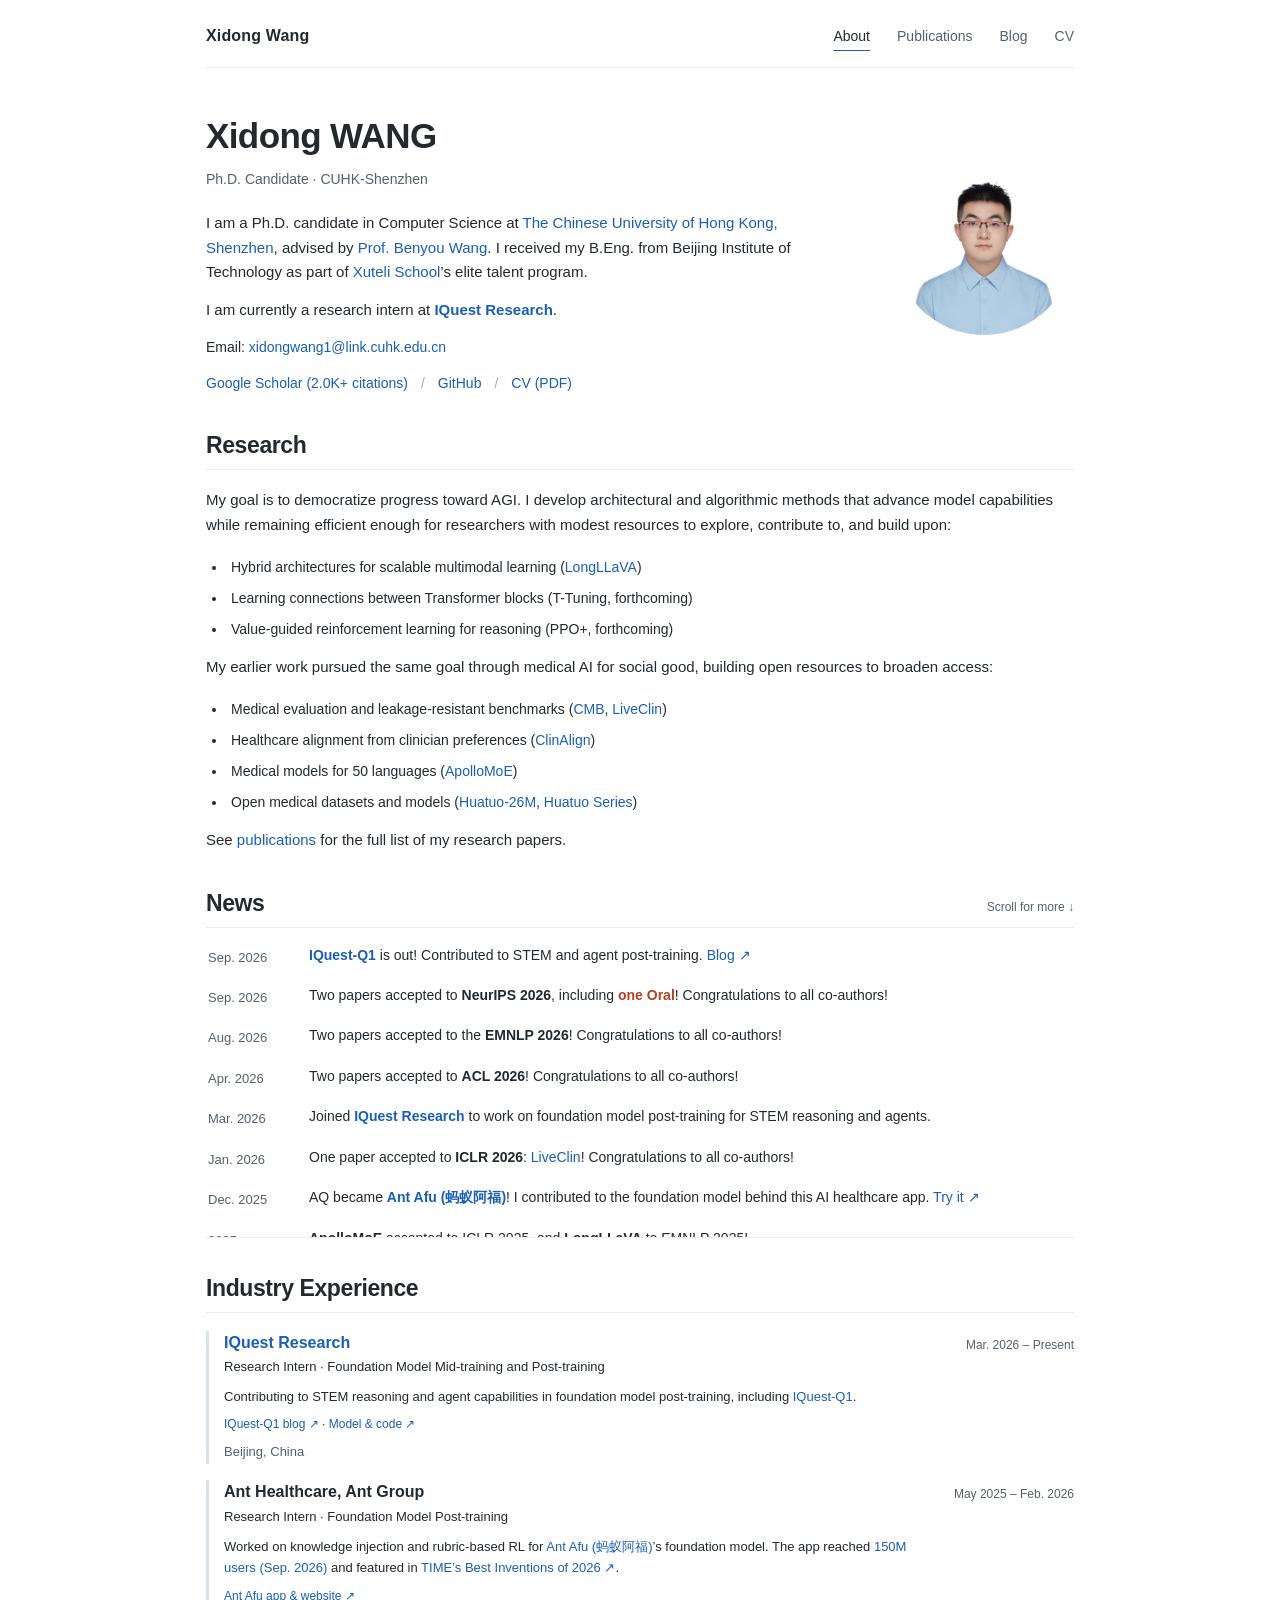
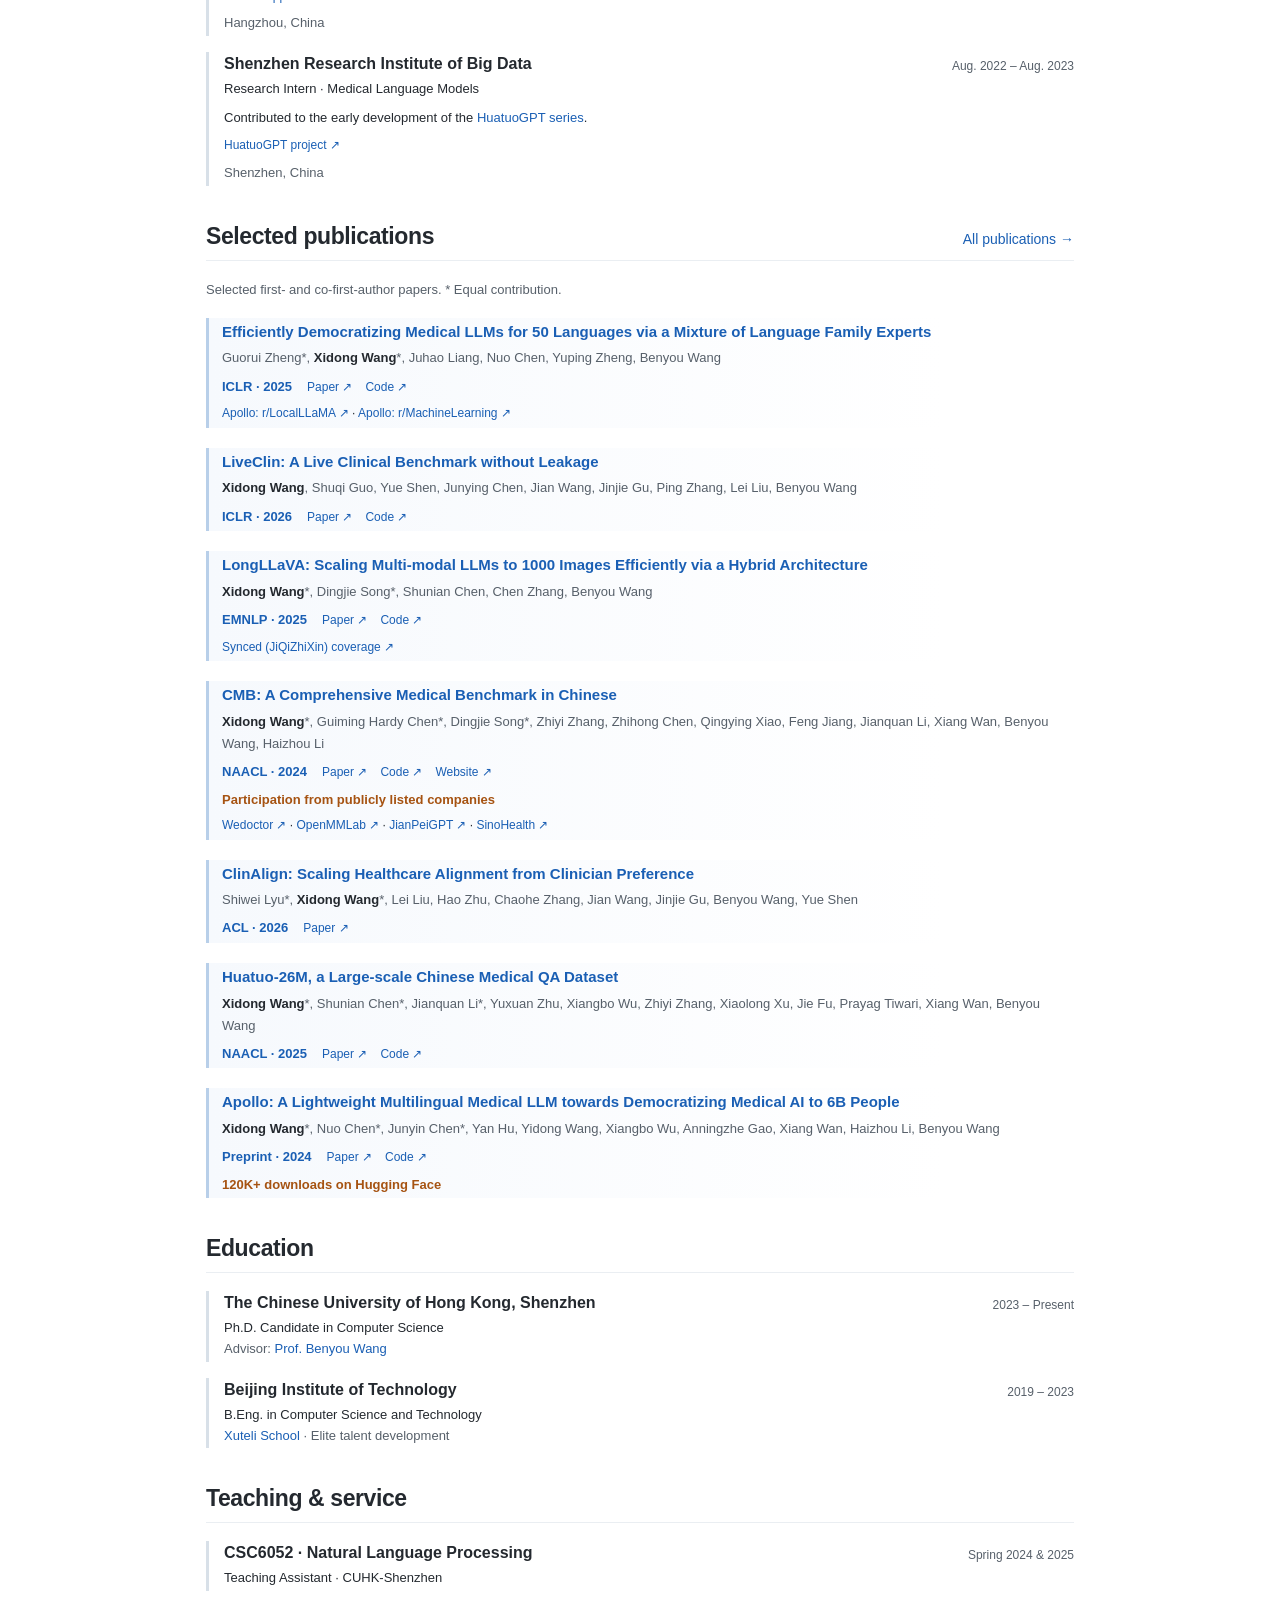
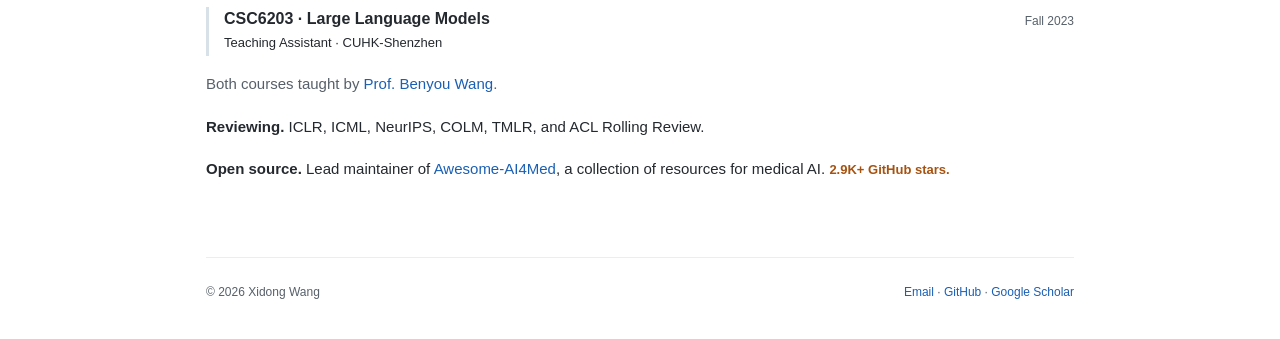
==== index.html @ c307676e "Shorten Ant Afu experience description" ====
<!doctype html>
<html lang="en"><head><meta charset="utf-8"><meta name="viewport" content="width=device-width, initial-scale=1">
<title>Xidong Wang</title><meta name="description" content="Xidong Wang — Ph.D. candidate at CUHK-Shenzhen. Democratizing progress toward AGI through stronger model architectures, training algorithms, and accessible medical AI.">
<link rel="canonical" href="https://wangxidong06.github.io/"><meta property="og:title" content="About | Xidong Wang"><meta property="og:description" content="Xidong Wang — Ph.D. candidate at CUHK-Shenzhen. Democratizing progress toward AGI through stronger model architectures, training algorithms, and accessible medical AI."><meta property="og:type" content="website"><meta property="og:image" content="https://wangxidong06.github.io/assets/portrait.png"><meta property="og:url" content="https://wangxidong06.github.io/"><link rel="stylesheet" href="assets/style.css"><script src="assets/site.js" defer></script><link rel="icon" href="assets/favicon.svg?v=2" type="image/svg+xml"><link rel="alternate" type="application/atom+xml" title="Xidong Wang — Blog" href="blog/feed.xml"></head>
<body><a class="skip" href="#main">Skip to content</a><div class="shell"><header class="topbar"><a class="brand" href="index.html">Xidong Wang</a><nav aria-label="Main navigation"><a href="index.html" aria-current="page">About</a><a href="publications/">Publications</a><a href="blog/">Blog</a><a href="assets/Xidong_Wang_CV.pdf">CV</a></nav></header>
<main id="main"><section class="profile" aria-label="Profile"><div><h1>Xidong WANG</h1><p class="role">Ph.D. Candidate · CUHK-Shenzhen</p><p>I am a Ph.D. candidate in Computer Science at <a href="https://www.cuhk.edu.cn/en">The Chinese University of Hong Kong, Shenzhen</a>, advised by <a href="https://freedomintelligence.github.io/people/benyou-wang/?lang=en">Prof. Benyou Wang</a>. I received my B.Eng. from Beijing Institute of Technology as part of <a href="https://xuteli.bit.edu.cn/">Xuteli School</a>’s elite talent program.</p><p>I am currently a research intern at <strong><a href="https://iquestlab.com/">IQuest Research</a></strong>.</p><p class="contact">Email: <a href="mailto:xidongwang1@link.cuhk.edu.cn">xidongwang1@link.cuhk.edu.cn</a></p><div class="social"><a href="https://scholar.google.com/citations?user=WJeSzQMAAAAJ&amp;hl=en">Google Scholar (2.0K+ citations)</a><span>/</span><a href="https://github.com/wangxidong06">GitHub</a><span>/</span><a href="assets/Xidong_Wang_CV.pdf">CV (PDF)</a></div></div><img class="portrait" src="assets/portrait.png" width="180" height="180" alt="Portrait of Xidong Wang"></section>
<section><h2>Research</h2>
<p>My goal is to democratize progress toward AGI. I develop architectural and algorithmic methods that advance model capabilities while remaining efficient enough for researchers with modest resources to explore, contribute to, and build upon:</p>
<ul class="research-list">
<li>Hybrid architectures for scalable multimodal learning (<a href="https://arxiv.org/abs/2409.02889">LongLLaVA</a>)</li>
<li>Learning connections between Transformer blocks (T-Tuning, forthcoming)</li>
<li>Value-guided reinforcement learning for reasoning (PPO+, forthcoming)</li>
</ul>
<p>My earlier work pursued the same goal through medical AI for social good, building open resources to broaden access:</p>
<ul class="research-list">
<li>Medical evaluation and leakage-resistant benchmarks (<a href="https://aclanthology.org/2024.naacl-long.343/">CMB</a>, <a href="https://arxiv.org/abs/2602.16747">LiveClin</a>)</li>
<li>Healthcare alignment from clinician preferences (<a href="https://arxiv.org/abs/2602.09653">ClinAlign</a>)</li>
<li>Medical models for 50 languages (<a href="https://arxiv.org/abs/2410.10626">ApolloMoE</a>)</li>
<li>Open medical datasets and models (<a href="https://aclanthology.org/2025.findings-naacl.211/">Huatuo-26M</a>, <a href="https://github.com/FreedomIntelligence/HuatuoGPT">Huatuo Series</a>)</li>
</ul>
<p>See <a href="publications/">publications</a> for the full list of my research papers.</p>
</section>
<section aria-labelledby="news-heading"><div class="section-heading news-heading"><h2 id="news-heading">News</h2><span class="scroll-hint" id="news-scroll-hint">Scroll for more ↓</span></div><div class="news-scroll" tabindex="0" role="region" aria-labelledby="news-heading" aria-describedby="news-scroll-hint"><ul class="news">
<li><time>Sep. 2026</time><span><a href="https://iquestlab.github.io/"><strong>IQuest-Q1</strong></a> is out! Contributed to STEM and agent post-training. <a href="https://iquestlab.github.io/">Blog ↗</a></span></li>
<li><time>Sep. 2026</time><span>Two papers accepted to <strong>NeurIPS 2026</strong>, including <strong class="news-highlight">one Oral</strong>! Congratulations to all co-authors!</span></li>
<li><time>Aug. 2026</time><span>Two papers accepted to the <strong>EMNLP 2026</strong>! Congratulations to all co-authors!</span></li>
<li><time>Apr. 2026</time><span>Two papers accepted to <strong>ACL 2026</strong>! Congratulations to all co-authors!</span></li>
<li><time>Mar. 2026</time><span>Joined <strong><a href="https://iquestlab.com/">IQuest Research</a></strong> to work on foundation model post-training for STEM reasoning and agents.</span></li>
<li><time>Jan. 2026</time><span>One paper accepted to <strong>ICLR 2026</strong>: <a href="https://arxiv.org/abs/2602.16747">LiveClin</a>! Congratulations to all co-authors!</span></li>
<li><time>Dec. 2025</time><span>AQ became <a href="https://chat.antafu.com/"><strong>Ant Afu (蚂蚁阿福)</strong></a>! I contributed to the foundation model behind this AI healthcare app. <a href="https://chat.antafu.com/">Try it ↗</a></span></li>
<li><time>2025</time><span><strong>ApolloMoE</strong> accepted to ICLR 2025, and <strong>LongLLaVA</strong> to EMNLP 2025!</span></li>
</ul></div></section>
<section><h2>Industry Experience</h2><div class="entry"><div><h3><a href="https://iquestlab.com/">IQuest Research</a></h3><p>Research Intern · Foundation Model Mid-training and Post-training</p><p class="experience-detail">Contributing to STEM reasoning and agent capabilities in foundation model post-training, including <a href="https://iquestlab.github.io/">IQuest-Q1</a>.</p><p class="entry-links"><a href="https://iquestlab.github.io/">IQuest-Q1 blog ↗</a> · <a href="https://github.com/IQuestLab/IQuest-Q1">Model &amp; code ↗</a></p><p class="muted">Beijing, China</p></div><time>Mar. 2026 – Present</time></div>
<div class="entry"><div><h3>Ant Healthcare, Ant Group</h3><p>Research Intern · Foundation Model Post-training</p><p class="experience-detail">Worked on knowledge injection and rubric-based RL for <a href="https://chat.antafu.com/">Ant Afu (蚂蚁阿福)</a>’s foundation model. The app reached <a href="https://www.yicai.com/brief/103359494.html">150M users (Sep. 2026)</a> and featured in <a href="https://time.com/collection/best-inventions/2026/ant-group-aq/">TIME’s Best Inventions of 2026 ↗</a>.</p><p class="entry-links"><a href="https://chat.antafu.com/">Ant Afu app &amp; website ↗</a></p><p class="muted">Hangzhou, China</p></div><time>May 2025 – Feb. 2026</time></div>
<div class="entry"><div><h3>Shenzhen Research Institute of Big Data</h3><p>Research Intern · Medical Language Models</p><p class="experience-detail">Contributed to the early development of the <a href="https://github.com/FreedomIntelligence/HuatuoGPT">HuatuoGPT series</a>.</p><p class="entry-links"><a href="https://github.com/FreedomIntelligence/HuatuoGPT">HuatuoGPT project ↗</a></p><p class="muted">Shenzhen, China</p></div><time>Aug. 2022 – Aug. 2023</time></div></section>
<section><div class="section-heading"><h2>Selected publications</h2><a href="publications/">All publications →</a></div><p class="meta">Selected first- and co-first-author papers. * Equal contribution.</p><article class="paper leading" data-category="Medical AI"><h3><a href="https://arxiv.org/abs/2410.10626">Efficiently Democratizing Medical LLMs for 50 Languages via a Mixture of Language Family Experts</a></h3><p class="authors">Guorui Zheng*, <strong>Xidong Wang</strong>*, Juhao Liang, Nuo Chen, Yuping Zheng, Benyou Wang</p><span class="venue">ICLR · 2025</span><span class="paper-links"><a href="https://arxiv.org/abs/2410.10626">Paper ↗</a><a href="https://github.com/FreedomIntelligence/ApolloMoE">Code ↗</a></span><p class="coverage-links"><a href="https://www.reddit.com/r/LocalLLaMA/comments/1b8mrzn/apollo_lightweight_multilingual_medical_llms/">Apollo: r/LocalLLaMA ↗</a> · <a href="https://www.reddit.com/r/MachineLearning/comments/1b8mml6/d_apollo_lightweight_multilingual_medical_llms/">Apollo: r/MachineLearning ↗</a></p></article><article class="paper leading" data-category="Medical AI"><h3><a href="https://arxiv.org/abs/2602.16747">LiveClin: A Live Clinical Benchmark without Leakage</a></h3><p class="authors"><strong>Xidong Wang</strong>, Shuqi Guo, Yue Shen, Junying Chen, Jian Wang, Jinjie Gu, Ping Zhang, Lei Liu, Benyou Wang</p><span class="venue">ICLR · 2026</span><span class="paper-links"><a href="https://arxiv.org/abs/2602.16747">Paper ↗</a><a href="https://github.com/AQ-MedAI/LiveClin">Code ↗</a></span></article><article class="paper leading" data-category="Multimodal"><h3><a href="https://arxiv.org/abs/2409.02889">LongLLaVA: Scaling Multi-modal LLMs to 1000 Images Efficiently via a Hybrid Architecture</a></h3><p class="authors"><strong>Xidong Wang</strong>*, Dingjie Song*, Shunian Chen, Chen Zhang, Benyou Wang</p><span class="venue">EMNLP · 2025</span><span class="paper-links"><a href="https://arxiv.org/abs/2409.02889">Paper ↗</a><a href="https://github.com/FreedomIntelligence/LongLLaVA">Code ↗</a></span><p class="coverage-links"><a href="https://mp.weixin.qq.com/s/ipfx6qaxeQlkILEVACabvA">Synced (JiQiZhiXin) coverage ↗</a></p></article><article class="paper leading" data-category="Medical AI"><h3><a href="https://aclanthology.org/2024.naacl-long.343/">CMB: A Comprehensive Medical Benchmark in Chinese</a></h3><p class="authors"><strong>Xidong Wang</strong>*, Guiming Hardy Chen*, Dingjie Song*, Zhiyi Zhang, Zhihong Chen, Qingying Xiao, Feng Jiang, Jianquan Li, Xiang Wan, Benyou Wang, Haizhou Li</p><span class="venue">NAACL · 2024</span><span class="paper-links"><a href="https://aclanthology.org/2024.naacl-long.343/">Paper ↗</a><a href="https://github.com/FreedomIntelligence/CMB">Code ↗</a><a href="https://cmedbenchmark.llmzoo.com/static/leaderboard.html">Website ↗</a></span><p class="paper-highlight">Participation from publicly listed companies</p><p class="coverage-links"><a href="https://mp.weixin.qq.com/s/vgzq053TGwmIvIgAOy3CUg">Wedoctor ↗</a> · <a href="https://mp.weixin.qq.com/s/jrCYs9AiqzLL9GBCDZT4Pg">OpenMMLab ↗</a> · <a href="https://mp.weixin.qq.com/s/cPvF8FxBwYkvJfVEagf0Jg">JianPeiGPT ↗</a> · <a href="https://mp.weixin.qq.com/s/f8ALRPyHkzkscGmqcE5G9Q">SinoHealth ↗</a></p></article><article class="paper leading" data-category="Medical AI"><h3><a href="https://arxiv.org/abs/2602.09653">ClinAlign: Scaling Healthcare Alignment from Clinician Preference</a></h3><p class="authors">Shiwei Lyu*, <strong>Xidong Wang</strong>*, Lei Liu, Hao Zhu, Chaohe Zhang, Jian Wang, Jinjie Gu, Benyou Wang, Yue Shen</p><span class="venue">ACL · 2026</span><span class="paper-links"><a href="https://arxiv.org/abs/2602.09653">Paper ↗</a></span></article><article class="paper leading" data-category="Medical AI"><h3><a href="https://aclanthology.org/2025.findings-naacl.211/">Huatuo-26M, a Large-scale Chinese Medical QA Dataset</a></h3><p class="authors"><strong>Xidong Wang</strong>*, Shunian Chen*, Jianquan Li*, Yuxuan Zhu, Xiangbo Wu, Zhiyi Zhang, Xiaolong Xu, Jie Fu, Prayag Tiwari, Xiang Wan, Benyou Wang</p><span class="venue">NAACL · 2025</span><span class="paper-links"><a href="https://aclanthology.org/2025.findings-naacl.211/">Paper ↗</a><a href="https://github.com/FreedomIntelligence/Huatuo-26M">Code ↗</a></span></article><article class="paper leading" data-category="Medical AI"><h3><a href="https://arxiv.org/abs/2403.03640">Apollo: A Lightweight Multilingual Medical LLM towards Democratizing Medical AI to 6B People</a></h3><p class="authors"><strong>Xidong Wang</strong>*, Nuo Chen*, Junyin Chen*, Yan Hu, Yidong Wang, Xiangbo Wu, Anningzhe Gao, Xiang Wan, Haizhou Li, Benyou Wang</p><span class="venue">Preprint · 2024</span><span class="paper-links"><a href="https://arxiv.org/abs/2403.03640">Paper ↗</a><a href="https://github.com/FreedomIntelligence/Apollo">Code ↗</a></span><p class="paper-highlight">120K+ downloads on Hugging Face</p></article></section>
<section><h2>Education</h2><div class="entry"><div><h3>The Chinese University of Hong Kong, Shenzhen</h3><p>Ph.D. Candidate in Computer Science</p><p class="muted">Advisor: <a href="https://freedomintelligence.github.io/people/benyou-wang/?lang=en">Prof. Benyou Wang</a></p></div><time>2023 – Present</time></div><div class="entry"><div><h3>Beijing Institute of Technology</h3><p>B.Eng. in Computer Science and Technology</p><p class="muted"><a href="https://xuteli.bit.edu.cn/">Xuteli School</a> · Elite talent development</p></div><time>2019 – 2023</time></div></section>
<section><h2>Teaching &amp; service</h2><div class="entry"><div><h3>CSC6052 · Natural Language Processing</h3><p>Teaching Assistant · CUHK-Shenzhen</p></div><time>Spring 2024 &amp; 2025</time></div><div class="entry"><div><h3>CSC6203 · Large Language Models</h3><p>Teaching Assistant · CUHK-Shenzhen</p></div><time>Fall 2023</time></div><p class="muted">Both courses taught by <a href="https://freedomintelligence.github.io/people/benyou-wang/?lang=en">Prof. Benyou Wang</a>.</p><p><strong>Reviewing.</strong> ICLR, ICML, NeurIPS, COLM, TMLR, and ACL Rolling Review.</p><p><strong>Open source.</strong> Lead maintainer of <a href="https://github.com/FreedomIntelligence/Awesome-AI4Med">Awesome-AI4Med</a>, a collection of resources for medical AI. <strong class="paper-highlight">2.9K+ GitHub stars.</strong></p></section></main><footer><span>© 2026 Xidong Wang</span><span><a href="mailto:xidongwang1@link.cuhk.edu.cn">Email</a> · <a href="https://github.com/wangxidong06">GitHub</a> · <a href="https://scholar.google.com/citations?user=WJeSzQMAAAAJ&amp;hl=en">Google Scholar</a></span></footer></div></body></html>
---- assets/style.css ----
:root{--ink:#252b32;--muted:#65707b;--blue:#285d8f;--line:#e1e6ea;--paper:#fff;--soft:#f5f7f9}*{box-sizing:border-box}html{scroll-behavior:smooth}body{margin:0;background:var(--paper);color:var(--ink);font:16px/1.75 -apple-system,BlinkMacSystemFont,"Segoe UI",Arial,sans-serif}a{color:var(--blue);text-decoration:none;text-underline-offset:4px}a:hover{text-decoration:underline}a:focus-visible,summary:focus-visible{outline:2px solid var(--blue);outline-offset:5px}p{margin:0 0 18px}strong{font-weight:600}.shell{max-width:900px;margin:auto;padding:0 36px}.topbar{display:flex;justify-content:space-between;align-items:center;padding:29px 0 23px;border-bottom:1px solid var(--line);gap:22px}.brand{color:var(--ink);font-size:16px;font-weight:600;letter-spacing:.01em}nav{display:flex;gap:27px;font-size:14px}nav a{color:var(--muted)}nav a[aria-current=page]{color:var(--ink);text-decoration:underline;text-decoration-color:var(--blue);text-underline-offset:9px}main{padding-top:54px;min-height:70vh}.profile{display:grid;grid-template-columns:1fr 160px;gap:48px;align-items:center;margin-bottom:38px}h1,h2,h3{line-height:1.3;font-weight:600}h1{font-size:38px;letter-spacing:-1.2px;margin:0 0 15px}h2{font-size:24px;letter-spacing:-.4px;margin:44px 0 21px}h3{font-size:18px;margin:0 0 8px}.role{font-size:17px;margin-bottom:3px}.muted,.meta{color:var(--muted)}.portrait{width:160px;height:160px;object-fit:cover;border-radius:4px}.social{display:flex;gap:18px;flex-wrap:wrap;font-size:14px;margin-top:16px}.intro{max-width:760px}.research-list{padding-left:21px}.research-list li{padding-left:4px;margin-bottom:12px}.section-heading{display:flex;align-items:baseline;justify-content:space-between;gap:15px}.section-heading a{font-size:14px}.news{list-style:none;padding:0}.news li{display:grid;grid-template-columns:86px 1fr;gap:15px;margin:12px 0}.news time{font-size:13px;color:var(--muted);padding-top:3px}.paper{padding:21px 0;border-bottom:1px solid var(--line)}.paper:first-child{padding-top:0}.paper h3{font-size:17px;line-height:1.5}.paper h3 a{color:var(--ink)}.authors{font-size:14px;line-height:1.7;margin:5px 0;color:var(--muted)}.authors strong{color:var(--ink)}.venue{font-size:13px;color:var(--blue)}.paper-links{font-size:13px;margin-left:15px;display:inline-flex;gap:13px}.entry{display:grid;grid-template-columns:1fr auto;gap:20px;padding:15px 0}.entry p{margin:0;font-size:14px}.entry time{font-size:13px;color:var(--muted);white-space:nowrap;padding-top:3px}.eyebrow{text-transform:uppercase;letter-spacing:1.8px;color:var(--muted);font-size:11px;margin-bottom:13px}.page-intro{max-width:650px;color:var(--muted);margin-bottom:36px}.post-card{padding:26px 0;border-top:1px solid var(--line)}.post-card h2{font-size:23px;margin:8px 0 12px}.post-card p{margin-bottom:10px}.post-card .meta,.post-meta{font-size:13px}.article{max-width:730px}.article h1{font-size:36px}.article .post-meta{margin:20px 0 35px;color:var(--muted)}.article h2{font-size:25px}.article img{max-width:100%;height:auto}.article pre{overflow:auto;background:var(--soft);padding:18px;font-size:13px}.article blockquote{margin:24px 0;padding-left:20px;border-left:3px solid var(--line);color:var(--muted)}.article table{border-collapse:collapse;display:block;overflow:auto}.article td,.article th{border:1px solid var(--line);padding:8px 12px}.back{font-size:14px;display:inline-block;margin-bottom:27px}footer{margin-top:75px;padding:25px 0 36px;border-top:1px solid var(--line);color:var(--muted);font-size:12px;display:flex;justify-content:space-between;gap:20px}.skip{position:absolute;left:12px;top:-80px;background:white;padding:8px}.skip:focus{top:8px}.print-link{font-size:14px}.cv h2{margin-top:32px}.cv .paper{padding:12px 0}::selection{background:#dae9f5}@media(max-width:600px){.shell{padding:0 22px}.topbar{align-items:flex-start;padding-top:22px;gap:15px}nav{gap:16px;font-size:13px}.brand{font-size:14px}main{padding-top:35px}.profile{grid-template-columns:1fr 100px;gap:20px;margin-bottom:28px}.portrait{width:100px;height:115px}h1{font-size:31px}.role{font-size:15px}.profile .muted{font-size:13px}.social{gap:13px;font-size:13px}.entry{grid-template-columns:1fr;gap:2px}.entry time{grid-row:1}.news li{grid-template-columns:70px 1fr;gap:8px}h2{font-size:22px}.article h1{font-size:30px}footer{flex-direction:column;gap:5px}.paper-links{display:flex;margin:5px 0 0}.section-heading{align-items:center}.section-heading h2{margin-right:10px}}@media(prefers-reduced-motion:reduce){html{scroll-behavior:auto}}@media print{.topbar,.skip,footer,.print-link,.back{display:none}main{padding:0}.shell{max-width:none;padding:0}body{font-size:11px;line-height:1.5}h1{font-size:25px}h2{font-size:18px;margin:20px 0 10px}.paper,.entry{break-inside:avoid}.portrait{width:100px;height:100px}a{color:inherit}.paper h3{font-size:12px}.authors,.venue,.entry p,.entry time{font-size:10px}}
/* Compact academic layout, inspired by the supplied research homepages. */
:root{--ink:#24292f;--muted:#57606a;--blue:#1a5fb4;--line:#eaeef2}body{line-height:1.65;font-size:15px}.shell{max-width:940px;padding:0 36px}.topbar{padding:23px 0 18px}main{padding-top:45px}.profile{grid-template-columns:minmax(0,1fr) 180px;gap:42px;align-items:start;margin-bottom:24px}.profile h1{font-size:35px;margin-bottom:9px;letter-spacing:-.6px}.profile p{margin-bottom:13px}.profile .role{font-size:14px;color:var(--muted);margin-bottom:20px}.portrait{width:180px;height:180px;border-radius:50%;object-fit:cover;margin-top:42px}.contact{font-size:14px;overflow-wrap:anywhere}.social{gap:13px;margin-top:5px}.social span{color:#a6adb4}h2{font-size:23px;border-bottom:1px solid var(--line);padding-bottom:8px;margin:36px 0 18px}.section-heading{align-items:baseline;border-bottom:1px solid var(--line);margin:36px 0 18px}.section-heading h2{margin:0;border:0}.paper{border:0;border-left:3px solid var(--line);padding:3px 13px;margin:0 0 20px}.paper:first-child{padding-top:3px}.paper.leading{border-left-color:#b8cfe9;background:linear-gradient(90deg,#f6f9fd,white 85%)}.paper h3{font-size:15px;line-height:1.5;margin:0}.paper h3 a{color:var(--blue)}.authors{font-size:13px;margin:4px 0}.venue{font-size:13px;font-weight:600}.paper-links{font-size:12px}.entry{margin:16px 0;padding:2px 0 2px 15px;border-left:3px solid #d8e0e8}.entry h3{font-size:16px;margin-bottom:3px}.entry p{font-size:13px}.entry time{font-size:12px}.research-list{font-size:14px}.research-list li{margin-bottom:8px}.news li{font-size:14px}.meta{font-size:13px}.filters{display:flex;gap:8px;flex-wrap:wrap;margin:22px 0}.filters button{background:white;border:1px solid #d5dee8;color:var(--muted);padding:5px 13px;border-radius:20px;font:inherit;font-size:13px;cursor:pointer}.filters button[aria-pressed=true]{background:#eaf2fb;border-color:#a5c2e4;color:var(--blue)}.filters button:focus-visible{outline:2px solid var(--blue);outline-offset:3px}.filter-status{color:var(--muted);font-size:13px}.pub-year h2{font-size:18px;color:var(--muted)}[hidden]{display:none!important}@media(max-width:600px){.shell{padding:0 22px}main{padding-top:30px}.profile{display:flex;flex-direction:column-reverse;gap:18px}.portrait{width:125px;height:125px;margin:0}.profile h1{font-size:31px}.profile .role{margin-bottom:15px}.topbar{gap:12px}.topbar nav{gap:14px}.paper-links{display:inline-flex;margin-left:12px}.section-heading a{font-size:12px}.section-heading h2{font-size:21px}.entry{gap:3px}.entry time{grid-row:auto}}

.paper-highlight{color:#a65312;font-weight:600;font-size:13px;margin:5px 0 0}

.entry .experience-detail{margin:8px 0;line-height:1.65}.entry .entry-links{margin:6px 0;font-size:12px}.news-highlight{color:#b34224}.news li{margin-bottom:16px}

/* News stays compact while every update remains accessible. */
.news-heading{margin-bottom:10px}.scroll-hint{font-size:12px;color:var(--muted);white-space:nowrap}.news-scroll{max-height:300px;overflow-y:auto;scrollbar-gutter:stable;scrollbar-width:thin;scrollbar-color:#a8b8c9 #f3f6f9;padding:0 14px 0 2px;border-bottom:1px solid var(--line)}.news-scroll:focus-visible{outline:2px solid var(--blue);outline-offset:5px;border-radius:2px}.news-scroll .news{margin:0}.news-scroll .news li:first-child{margin-top:6px}.news-scroll::-webkit-scrollbar{width:6px}.news-scroll::-webkit-scrollbar-track{background:#f3f6f9}.news-scroll::-webkit-scrollbar-thumb{background:#a8b8c9;border-radius:6px}@media(max-width:600px){.news-scroll{max-height:320px;padding-right:10px}.scroll-hint{font-size:11px}}@media print{.news-scroll{max-height:none;overflow:visible;border:0}.scroll-hint{display:none}}

.coverage-links{font-size:12px;line-height:1.8;margin:5px 0 0;overflow-wrap:anywhere}
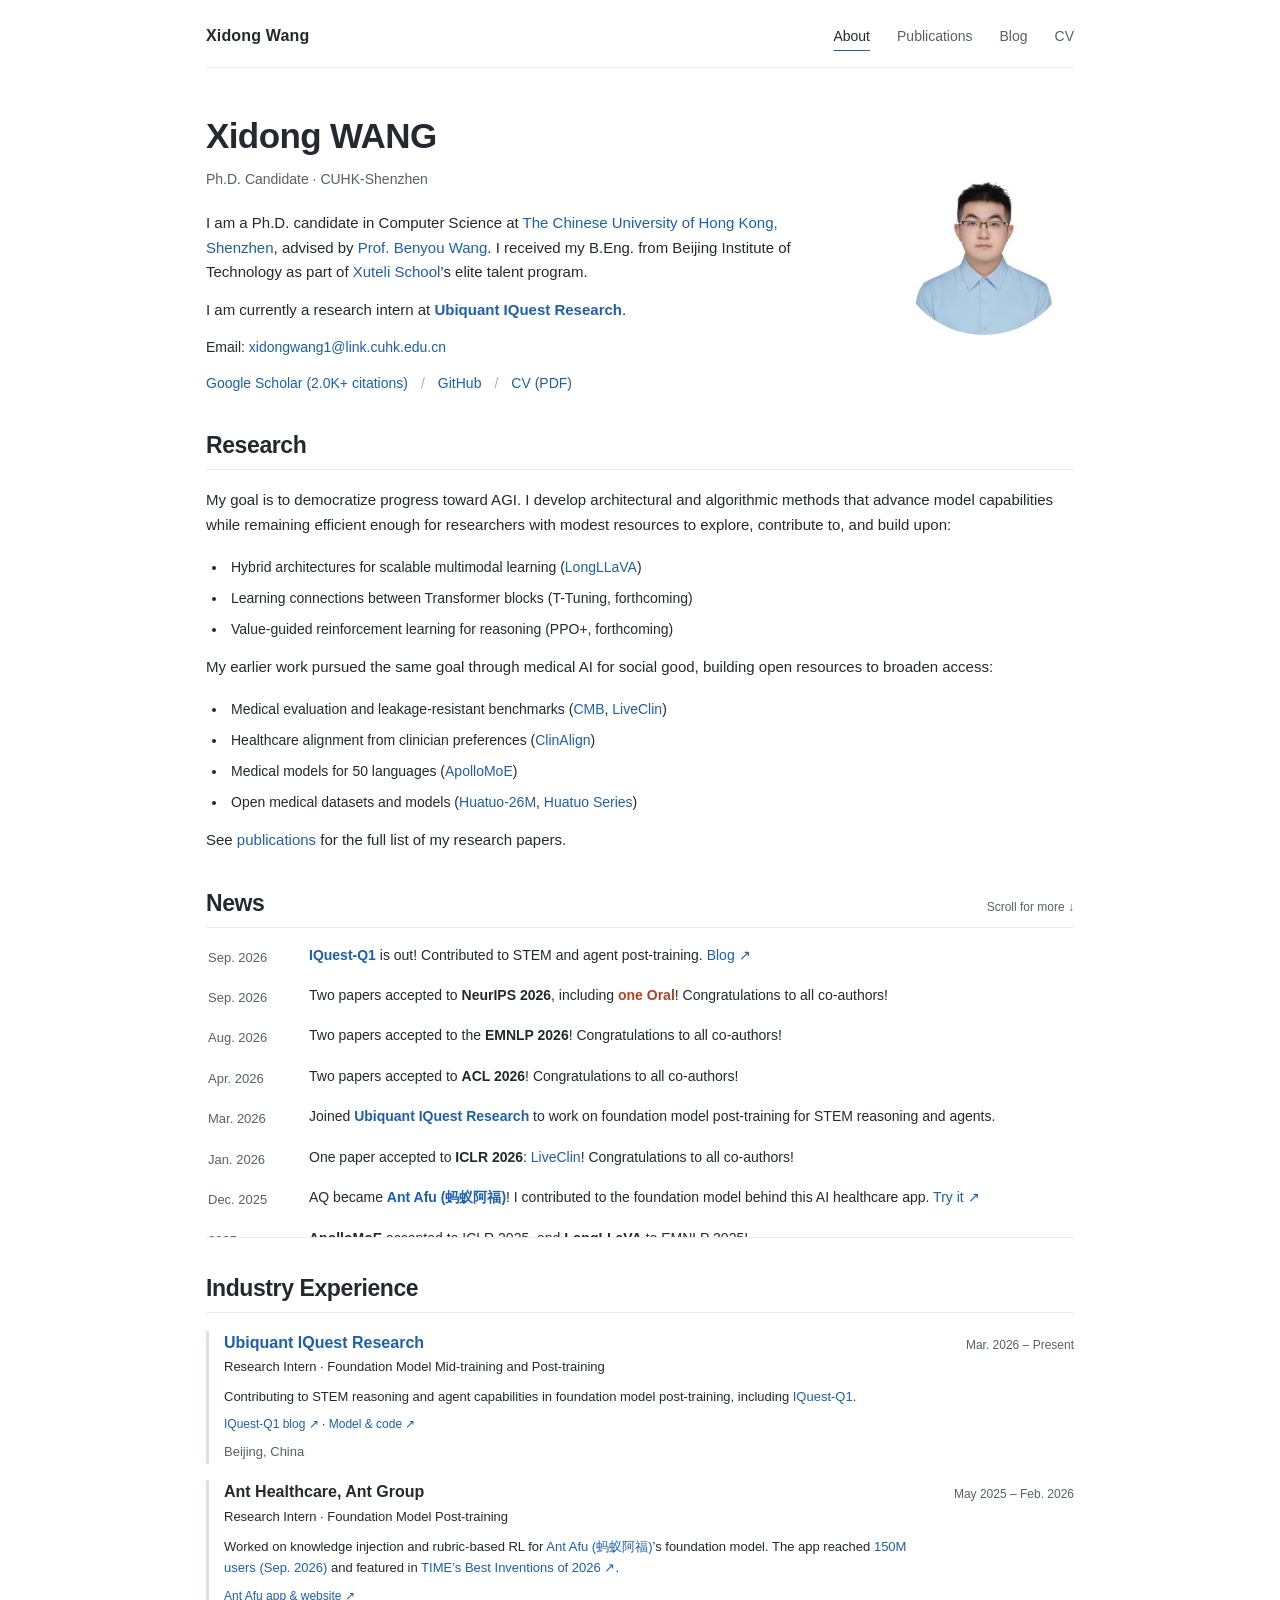
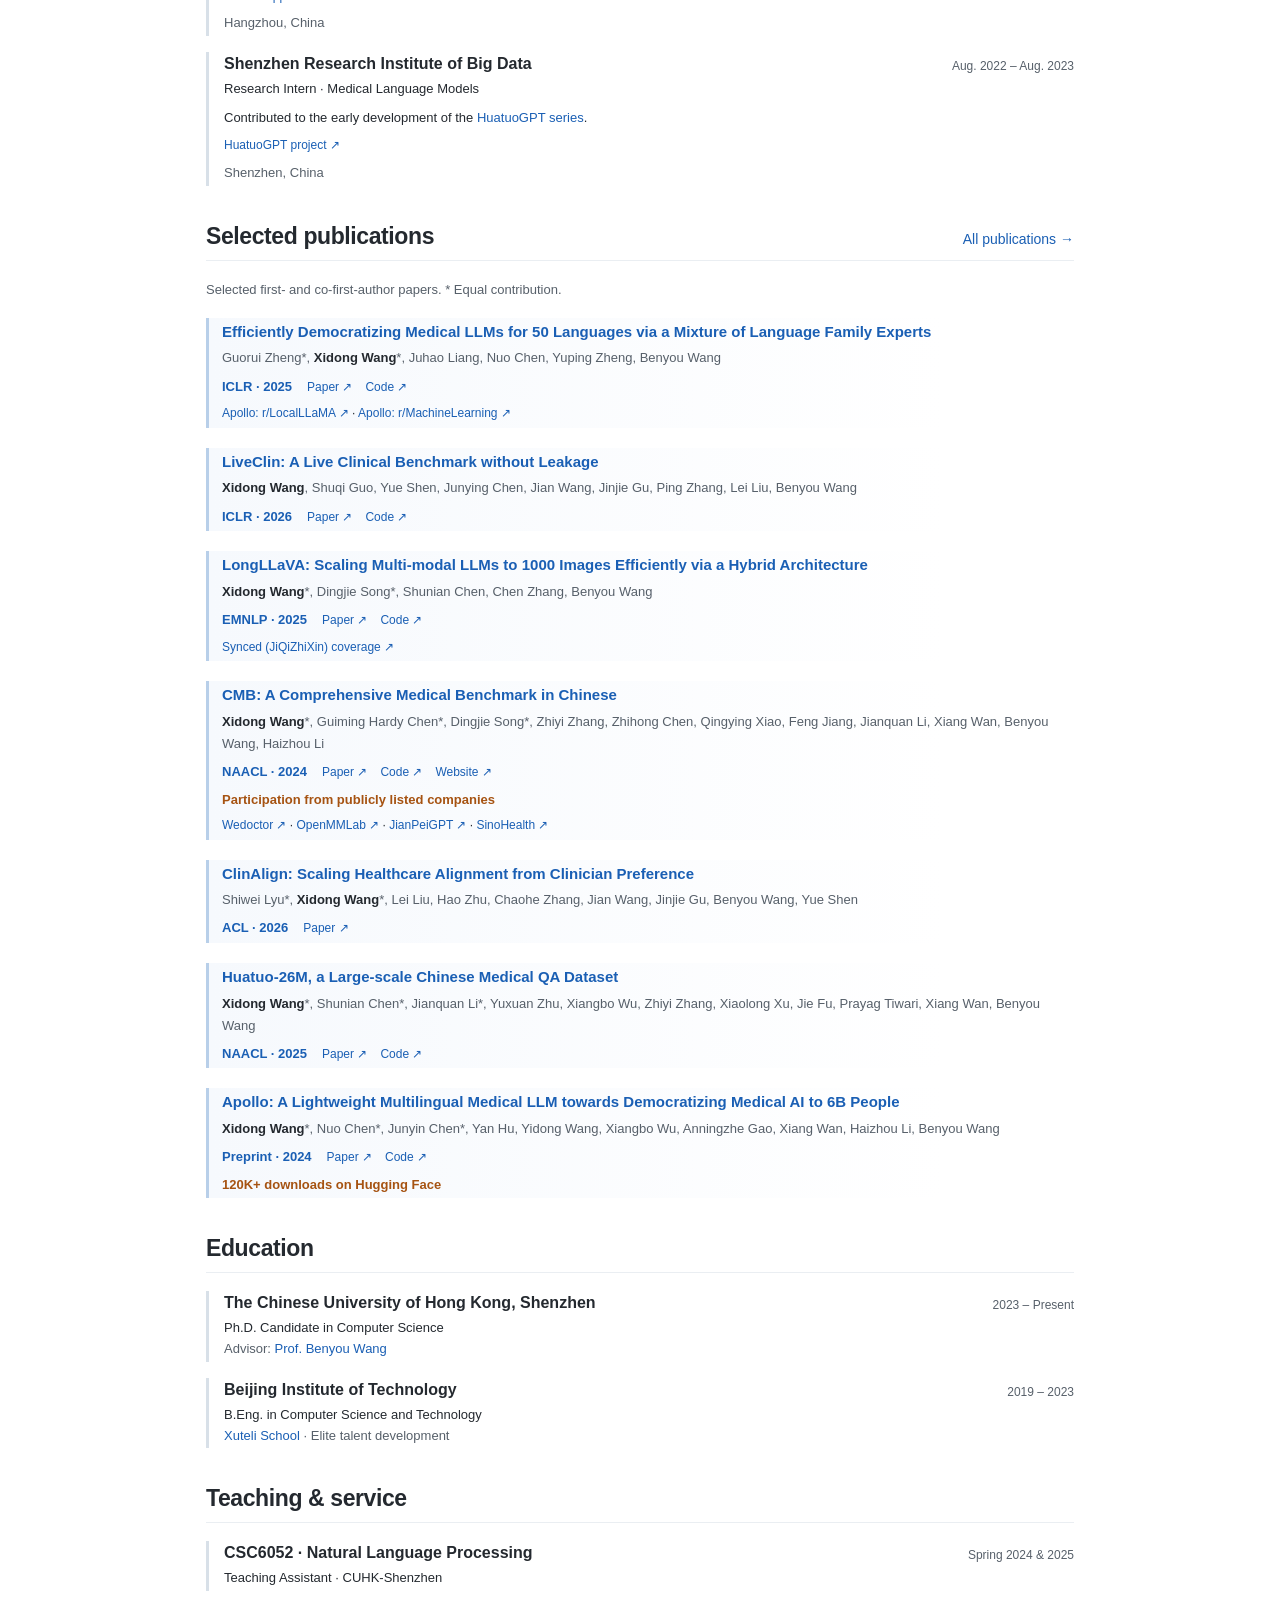
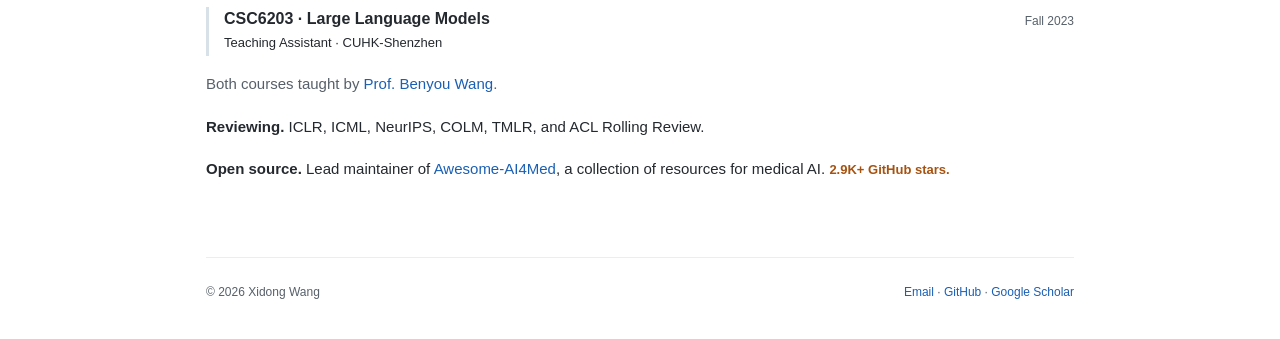
==== commit ac55a945: "Prefix IQuest Research affiliation with Ubiquant" ====
--- a/index.html
+++ b/index.html
@@ -3,7 +3,7 @@
 <title>Xidong Wang</title><meta name="description" content="Xidong Wang — Ph.D. candidate at CUHK-Shenzhen. Democratizing progress toward AGI through stronger model architectures, training algorithms, and accessible medical AI.">
 <link rel="canonical" href="https://wangxidong06.github.io/"><meta property="og:title" content="About | Xidong Wang"><meta property="og:description" content="Xidong Wang — Ph.D. candidate at CUHK-Shenzhen. Democratizing progress toward AGI through stronger model architectures, training algorithms, and accessible medical AI."><meta property="og:type" content="website"><meta property="og:image" content="https://wangxidong06.github.io/assets/portrait.png"><meta property="og:url" content="https://wangxidong06.github.io/"><link rel="stylesheet" href="assets/style.css"><script src="assets/site.js" defer></script><link rel="icon" href="assets/favicon.svg?v=2" type="image/svg+xml"><link rel="alternate" type="application/atom+xml" title="Xidong Wang — Blog" href="blog/feed.xml"></head>
 <body><a class="skip" href="#main">Skip to content</a><div class="shell"><header class="topbar"><a class="brand" href="index.html">Xidong Wang</a><nav aria-label="Main navigation"><a href="index.html" aria-current="page">About</a><a href="publications/">Publications</a><a href="blog/">Blog</a><a href="assets/Xidong_Wang_CV.pdf">CV</a></nav></header>
-<main id="main"><section class="profile" aria-label="Profile"><div><h1>Xidong WANG</h1><p class="role">Ph.D. Candidate · CUHK-Shenzhen</p><p>I am a Ph.D. candidate in Computer Science at <a href="https://www.cuhk.edu.cn/en">The Chinese University of Hong Kong, Shenzhen</a>, advised by <a href="https://freedomintelligence.github.io/people/benyou-wang/?lang=en">Prof. Benyou Wang</a>. I received my B.Eng. from Beijing Institute of Technology as part of <a href="https://xuteli.bit.edu.cn/">Xuteli School</a>’s elite talent program.</p><p>I am currently a research intern at <strong><a href="https://iquestlab.com/">IQuest Research</a></strong>.</p><p class="contact">Email: <a href="mailto:xidongwang1@link.cuhk.edu.cn">xidongwang1@link.cuhk.edu.cn</a></p><div class="social"><a href="https://scholar.google.com/citations?user=WJeSzQMAAAAJ&amp;hl=en">Google Scholar (2.0K+ citations)</a><span>/</span><a href="https://github.com/wangxidong06">GitHub</a><span>/</span><a href="assets/Xidong_Wang_CV.pdf">CV (PDF)</a></div></div><img class="portrait" src="assets/portrait.png" width="180" height="180" alt="Portrait of Xidong Wang"></section>
+<main id="main"><section class="profile" aria-label="Profile"><div><h1>Xidong WANG</h1><p class="role">Ph.D. Candidate · CUHK-Shenzhen</p><p>I am a Ph.D. candidate in Computer Science at <a href="https://www.cuhk.edu.cn/en">The Chinese University of Hong Kong, Shenzhen</a>, advised by <a href="https://freedomintelligence.github.io/people/benyou-wang/?lang=en">Prof. Benyou Wang</a>. I received my B.Eng. from Beijing Institute of Technology as part of <a href="https://xuteli.bit.edu.cn/">Xuteli School</a>’s elite talent program.</p><p>I am currently a research intern at <strong><a href="https://iquestlab.com/">Ubiquant IQuest Research</a></strong>.</p><p class="contact">Email: <a href="mailto:xidongwang1@link.cuhk.edu.cn">xidongwang1@link.cuhk.edu.cn</a></p><div class="social"><a href="https://scholar.google.com/citations?user=WJeSzQMAAAAJ&amp;hl=en">Google Scholar (2.0K+ citations)</a><span>/</span><a href="https://github.com/wangxidong06">GitHub</a><span>/</span><a href="assets/Xidong_Wang_CV.pdf">CV (PDF)</a></div></div><img class="portrait" src="assets/portrait.png" width="180" height="180" alt="Portrait of Xidong Wang"></section>
 <section><h2>Research</h2>
 <p>My goal is to democratize progress toward AGI. I develop architectural and algorithmic methods that advance model capabilities while remaining efficient enough for researchers with modest resources to explore, contribute to, and build upon:</p>
 <ul class="research-list">
@@ -25,12 +25,12 @@
 <li><time>Sep. 2026</time><span>Two papers accepted to <strong>NeurIPS 2026</strong>, including <strong class="news-highlight">one Oral</strong>! Congratulations to all co-authors!</span></li>
 <li><time>Aug. 2026</time><span>Two papers accepted to the <strong>EMNLP 2026</strong>! Congratulations to all co-authors!</span></li>
 <li><time>Apr. 2026</time><span>Two papers accepted to <strong>ACL 2026</strong>! Congratulations to all co-authors!</span></li>
-<li><time>Mar. 2026</time><span>Joined <strong><a href="https://iquestlab.com/">IQuest Research</a></strong> to work on foundation model post-training for STEM reasoning and agents.</span></li>
+<li><time>Mar. 2026</time><span>Joined <strong><a href="https://iquestlab.com/">Ubiquant IQuest Research</a></strong> to work on foundation model post-training for STEM reasoning and agents.</span></li>
 <li><time>Jan. 2026</time><span>One paper accepted to <strong>ICLR 2026</strong>: <a href="https://arxiv.org/abs/2602.16747">LiveClin</a>! Congratulations to all co-authors!</span></li>
 <li><time>Dec. 2025</time><span>AQ became <a href="https://chat.antafu.com/"><strong>Ant Afu (蚂蚁阿福)</strong></a>! I contributed to the foundation model behind this AI healthcare app. <a href="https://chat.antafu.com/">Try it ↗</a></span></li>
 <li><time>2025</time><span><strong>ApolloMoE</strong> accepted to ICLR 2025, and <strong>LongLLaVA</strong> to EMNLP 2025!</span></li>
 </ul></div></section>
-<section><h2>Industry Experience</h2><div class="entry"><div><h3><a href="https://iquestlab.com/">IQuest Research</a></h3><p>Research Intern · Foundation Model Mid-training and Post-training</p><p class="experience-detail">Contributing to STEM reasoning and agent capabilities in foundation model post-training, including <a href="https://iquestlab.github.io/">IQuest-Q1</a>.</p><p class="entry-links"><a href="https://iquestlab.github.io/">IQuest-Q1 blog ↗</a> · <a href="https://github.com/IQuestLab/IQuest-Q1">Model &amp; code ↗</a></p><p class="muted">Beijing, China</p></div><time>Mar. 2026 – Present</time></div>
+<section><h2>Industry Experience</h2><div class="entry"><div><h3><a href="https://iquestlab.com/">Ubiquant IQuest Research</a></h3><p>Research Intern · Foundation Model Mid-training and Post-training</p><p class="experience-detail">Contributing to STEM reasoning and agent capabilities in foundation model post-training, including <a href="https://iquestlab.github.io/">IQuest-Q1</a>.</p><p class="entry-links"><a href="https://iquestlab.github.io/">IQuest-Q1 blog ↗</a> · <a href="https://github.com/IQuestLab/IQuest-Q1">Model &amp; code ↗</a></p><p class="muted">Beijing, China</p></div><time>Mar. 2026 – Present</time></div>
 <div class="entry"><div><h3>Ant Healthcare, Ant Group</h3><p>Research Intern · Foundation Model Post-training</p><p class="experience-detail">Worked on knowledge injection and rubric-based RL for <a href="https://chat.antafu.com/">Ant Afu (蚂蚁阿福)</a>’s foundation model. The app reached <a href="https://www.yicai.com/brief/103359494.html">150M users (Sep. 2026)</a> and featured in <a href="https://time.com/collection/best-inventions/2026/ant-group-aq/">TIME’s Best Inventions of 2026 ↗</a>.</p><p class="entry-links"><a href="https://chat.antafu.com/">Ant Afu app &amp; website ↗</a></p><p class="muted">Hangzhou, China</p></div><time>May 2025 – Feb. 2026</time></div>
 <div class="entry"><div><h3>Shenzhen Research Institute of Big Data</h3><p>Research Intern · Medical Language Models</p><p class="experience-detail">Contributed to the early development of the <a href="https://github.com/FreedomIntelligence/HuatuoGPT">HuatuoGPT series</a>.</p><p class="entry-links"><a href="https://github.com/FreedomIntelligence/HuatuoGPT">HuatuoGPT project ↗</a></p><p class="muted">Shenzhen, China</p></div><time>Aug. 2022 – Aug. 2023</time></div></section>
 <section><div class="section-heading"><h2>Selected publications</h2><a href="publications/">All publications →</a></div><p class="meta">Selected first- and co-first-author papers. * Equal contribution.</p><article class="paper leading" data-category="Medical AI"><h3><a href="https://arxiv.org/abs/2410.10626">Efficiently Democratizing Medical LLMs for 50 Languages via a Mixture of Language Family Experts</a></h3><p class="authors">Guorui Zheng*, <strong>Xidong Wang</strong>*, Juhao Liang, Nuo Chen, Yuping Zheng, Benyou Wang</p><span class="venue">ICLR · 2025</span><span class="paper-links"><a href="https://arxiv.org/abs/2410.10626">Paper ↗</a><a href="https://github.com/FreedomIntelligence/ApolloMoE">Code ↗</a></span><p class="coverage-links"><a href="https://www.reddit.com/r/LocalLLaMA/comments/1b8mrzn/apollo_lightweight_multilingual_medical_llms/">Apollo: r/LocalLLaMA ↗</a> · <a href="https://www.reddit.com/r/MachineLearning/comments/1b8mml6/d_apollo_lightweight_multilingual_medical_llms/">Apollo: r/MachineLearning ↗</a></p></article><article class="paper leading" data-category="Medical AI"><h3><a href="https://arxiv.org/abs/2602.16747">LiveClin: A Live Clinical Benchmark without Leakage</a></h3><p class="authors"><strong>Xidong Wang</strong>, Shuqi Guo, Yue Shen, Junying Chen, Jian Wang, Jinjie Gu, Ping Zhang, Lei Liu, Benyou Wang</p><span class="venue">ICLR · 2026</span><span class="paper-links"><a href="https://arxiv.org/abs/2602.16747">Paper ↗</a><a href="https://github.com/AQ-MedAI/LiveClin">Code ↗</a></span></article><article class="paper leading" data-category="Multimodal"><h3><a href="https://arxiv.org/abs/2409.02889">LongLLaVA: Scaling Multi-modal LLMs to 1000 Images Efficiently via a Hybrid Architecture</a></h3><p class="authors"><strong>Xidong Wang</strong>*, Dingjie Song*, Shunian Chen, Chen Zhang, Benyou Wang</p><span class="venue">EMNLP · 2025</span><span class="paper-links"><a href="https://arxiv.org/abs/2409.02889">Paper ↗</a><a href="https://github.com/FreedomIntelligence/LongLLaVA">Code ↗</a></span><p class="coverage-links"><a href="https://mp.weixin.qq.com/s/ipfx6qaxeQlkILEVACabvA">Synced (JiQiZhiXin) coverage ↗</a></p></article><article class="paper leading" data-category="Medical AI"><h3><a href="https://aclanthology.org/2024.naacl-long.343/">CMB: A Comprehensive Medical Benchmark in Chinese</a></h3><p class="authors"><strong>Xidong Wang</strong>*, Guiming Hardy Chen*, Dingjie Song*, Zhiyi Zhang, Zhihong Chen, Qingying Xiao, Feng Jiang, Jianquan Li, Xiang Wan, Benyou Wang, Haizhou Li</p><span class="venue">NAACL · 2024</span><span class="paper-links"><a href="https://aclanthology.org/2024.naacl-long.343/">Paper ↗</a><a href="https://github.com/FreedomIntelligence/CMB">Code ↗</a><a href="https://cmedbenchmark.llmzoo.com/static/leaderboard.html">Website ↗</a></span><p class="paper-highlight">Participation from publicly listed companies</p><p class="coverage-links"><a href="https://mp.weixin.qq.com/s/vgzq053TGwmIvIgAOy3CUg">Wedoctor ↗</a> · <a href="https://mp.weixin.qq.com/s/jrCYs9AiqzLL9GBCDZT4Pg">OpenMMLab ↗</a> · <a href="https://mp.weixin.qq.com/s/cPvF8FxBwYkvJfVEagf0Jg">JianPeiGPT ↗</a> · <a href="https://mp.weixin.qq.com/s/f8ALRPyHkzkscGmqcE5G9Q">SinoHealth ↗</a></p></article><article class="paper leading" data-category="Medical AI"><h3><a href="https://arxiv.org/abs/2602.09653">ClinAlign: Scaling Healthcare Alignment from Clinician Preference</a></h3><p class="authors">Shiwei Lyu*, <strong>Xidong Wang</strong>*, Lei Liu, Hao Zhu, Chaohe Zhang, Jian Wang, Jinjie Gu, Benyou Wang, Yue Shen</p><span class="venue">ACL · 2026</span><span class="paper-links"><a href="https://arxiv.org/abs/2602.09653">Paper ↗</a></span></article><article class="paper leading" data-category="Medical AI"><h3><a href="https://aclanthology.org/2025.findings-naacl.211/">Huatuo-26M, a Large-scale Chinese Medical QA Dataset</a></h3><p class="authors"><strong>Xidong Wang</strong>*, Shunian Chen*, Jianquan Li*, Yuxuan Zhu, Xiangbo Wu, Zhiyi Zhang, Xiaolong Xu, Jie Fu, Prayag Tiwari, Xiang Wan, Benyou Wang</p><span class="venue">NAACL · 2025</span><span class="paper-links"><a href="https://aclanthology.org/2025.findings-naacl.211/">Paper ↗</a><a href="https://github.com/FreedomIntelligence/Huatuo-26M">Code ↗</a></span></article><article class="paper leading" data-category="Medical AI"><h3><a href="https://arxiv.org/abs/2403.03640">Apollo: A Lightweight Multilingual Medical LLM towards Democratizing Medical AI to 6B People</a></h3><p class="authors"><strong>Xidong Wang</strong>*, Nuo Chen*, Junyin Chen*, Yan Hu, Yidong Wang, Xiangbo Wu, Anningzhe Gao, Xiang Wan, Haizhou Li, Benyou Wang</p><span class="venue">Preprint · 2024</span><span class="paper-links"><a href="https://arxiv.org/abs/2403.03640">Paper ↗</a><a href="https://github.com/FreedomIntelligence/Apollo">Code ↗</a></span><p class="paper-highlight">120K+ downloads on Hugging Face</p></article></section>
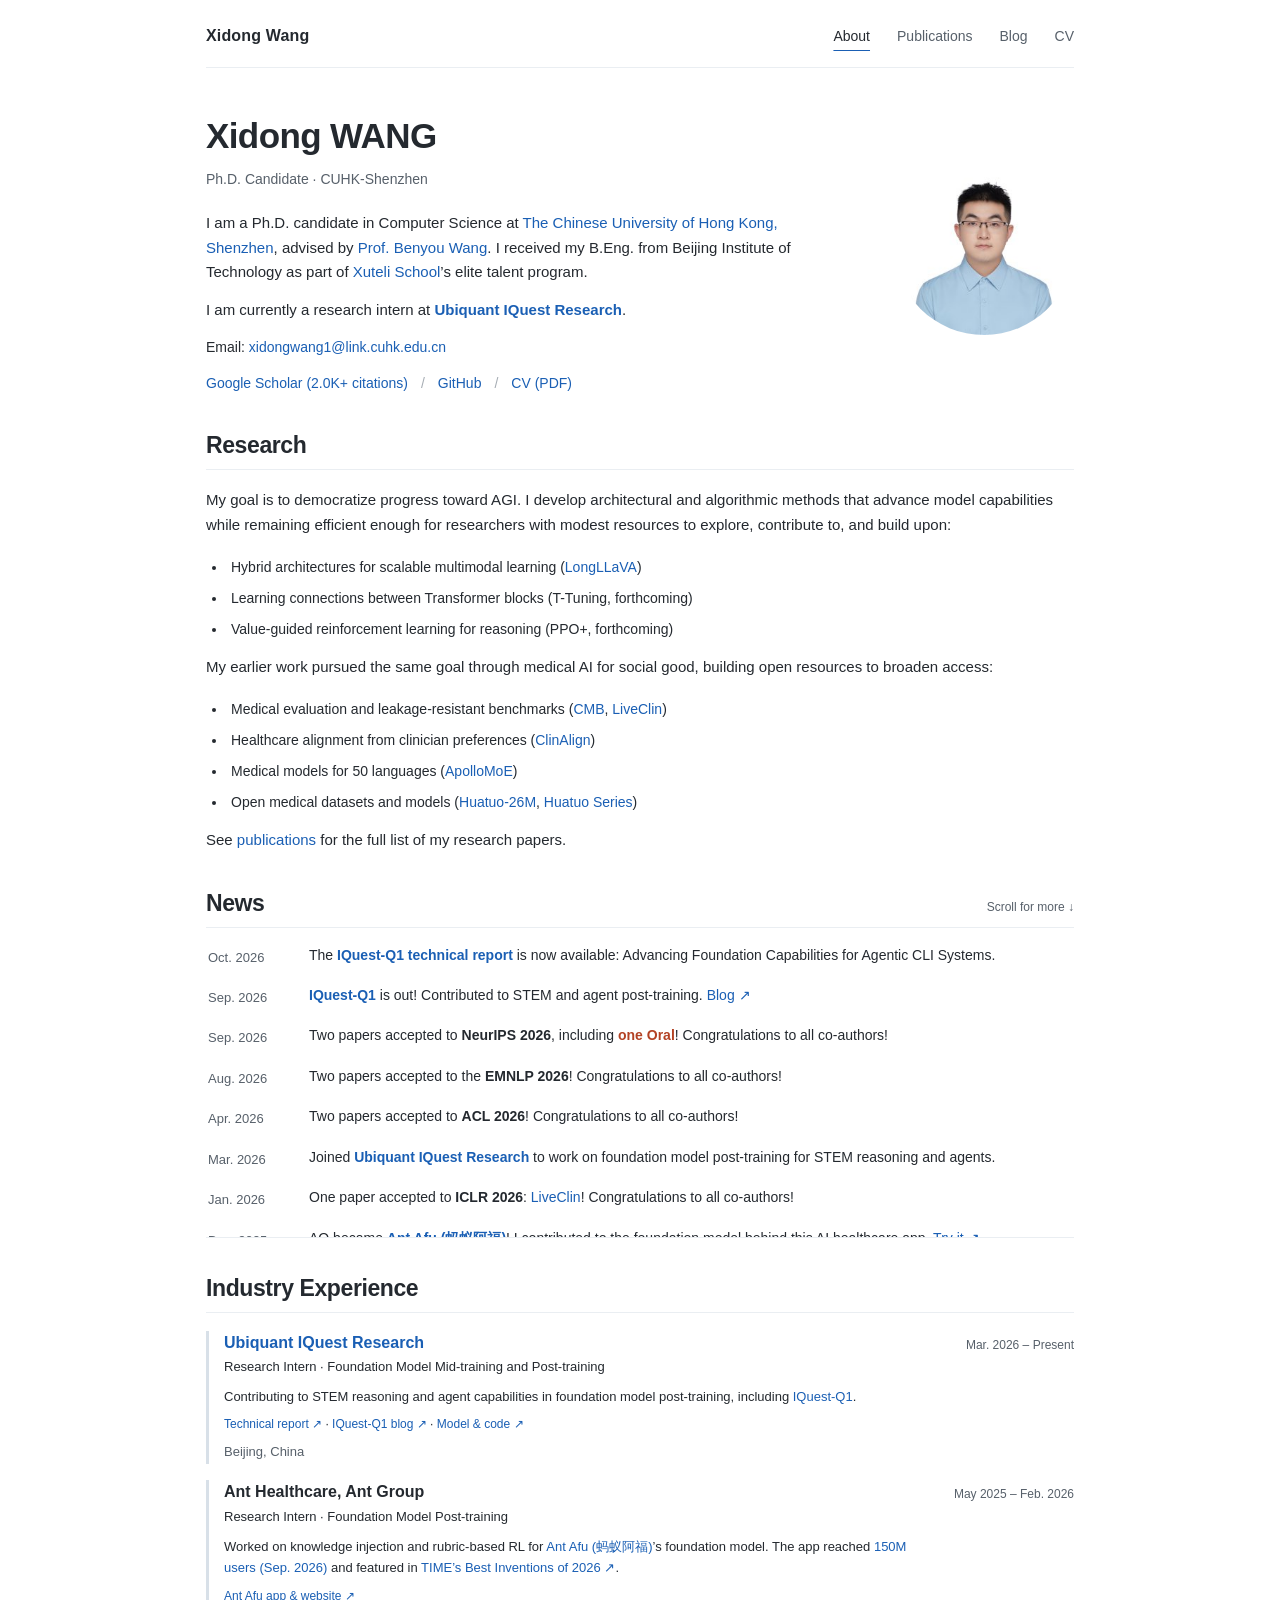
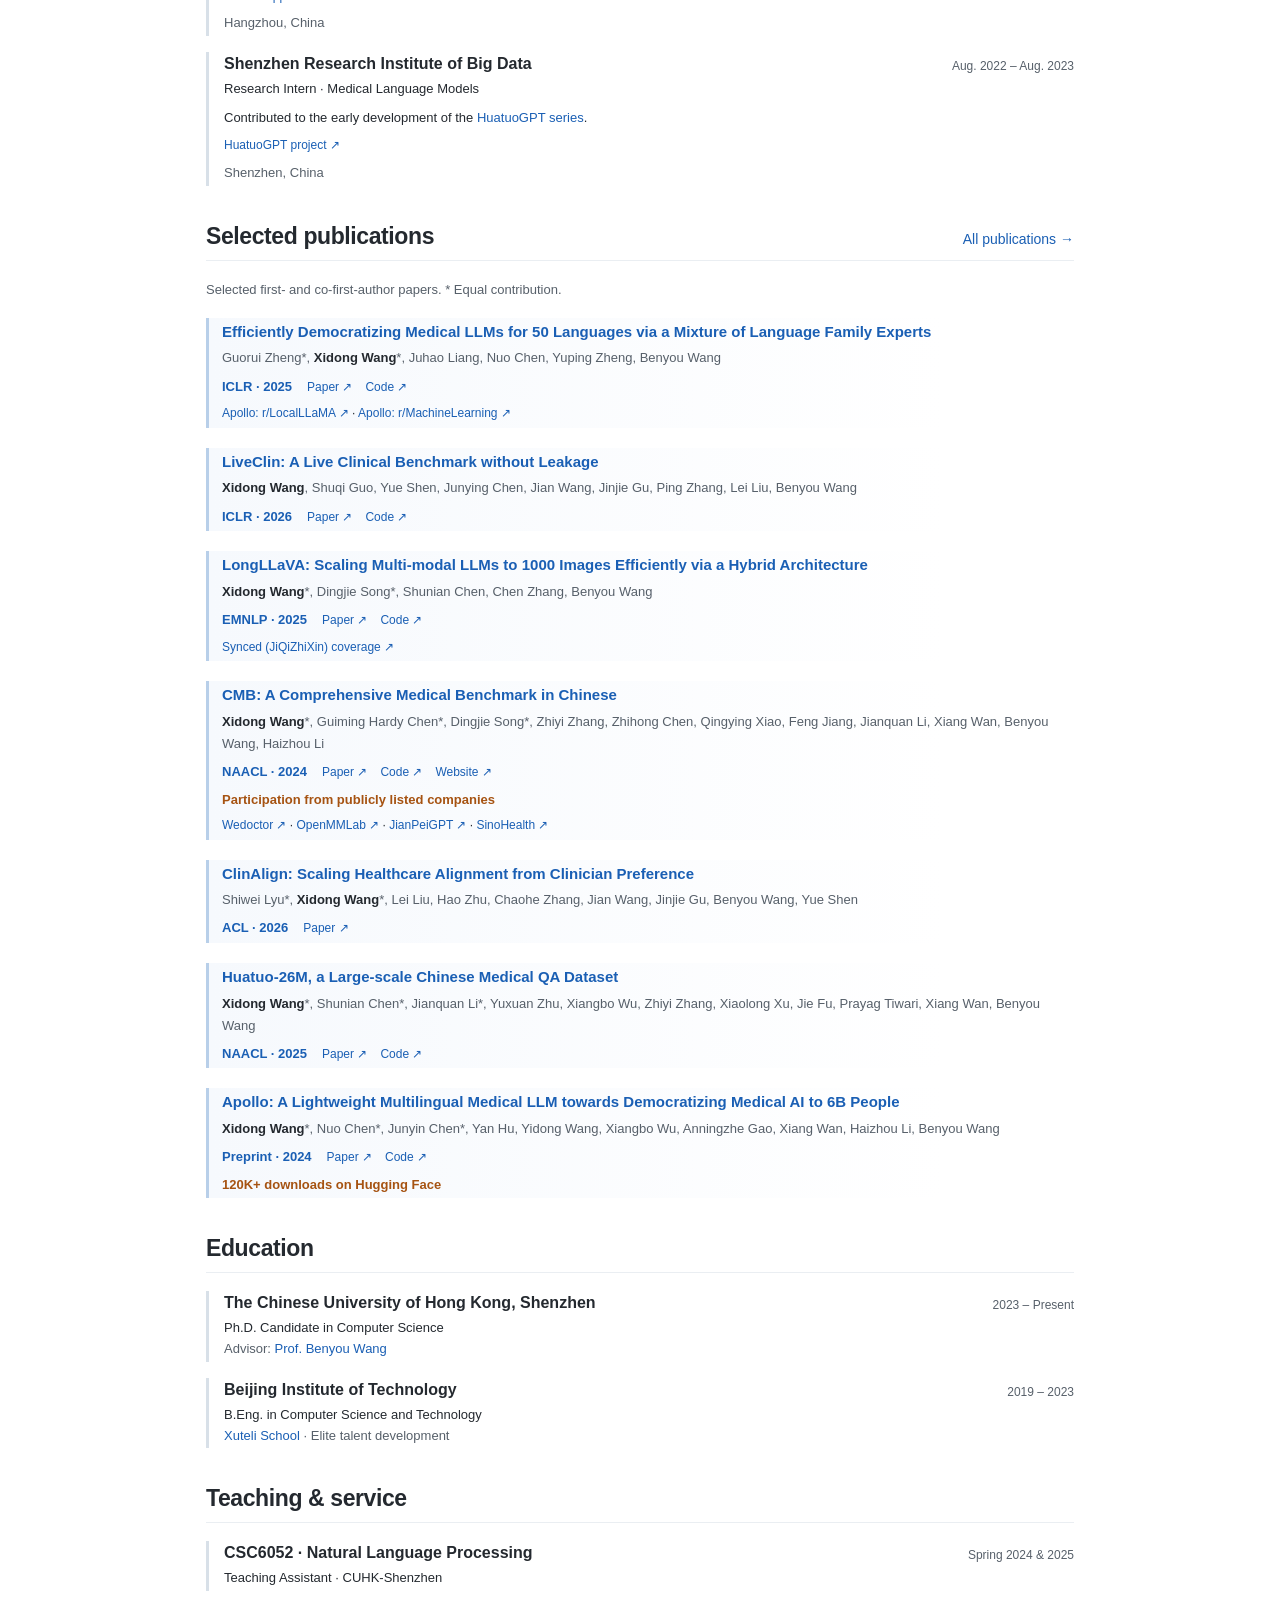
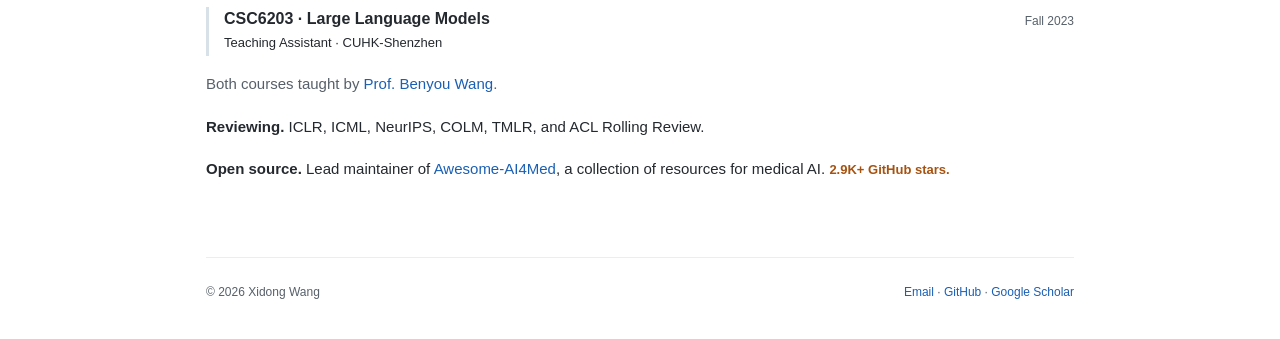
==== commit 7b1ed7ad: "Announce IQuest-Q1 report and link it from experience" ====
--- a/index.html
+++ b/index.html
@@ -21,6 +21,7 @@
 <p>See <a href="publications/">publications</a> for the full list of my research papers.</p>
 </section>
 <section aria-labelledby="news-heading"><div class="section-heading news-heading"><h2 id="news-heading">News</h2><span class="scroll-hint" id="news-scroll-hint">Scroll for more ↓</span></div><div class="news-scroll" tabindex="0" role="region" aria-labelledby="news-heading" aria-describedby="news-scroll-hint"><ul class="news">
+<li><time>Oct. 2026</time><span>The <a href="https://arxiv.org/abs/2610.30949"><strong>IQuest-Q1 technical report</strong></a> is now available: Advancing Foundation Capabilities for Agentic CLI Systems.</span></li>
 <li><time>Sep. 2026</time><span><a href="https://iquestlab.github.io/"><strong>IQuest-Q1</strong></a> is out! Contributed to STEM and agent post-training. <a href="https://iquestlab.github.io/">Blog ↗</a></span></li>
 <li><time>Sep. 2026</time><span>Two papers accepted to <strong>NeurIPS 2026</strong>, including <strong class="news-highlight">one Oral</strong>! Congratulations to all co-authors!</span></li>
 <li><time>Aug. 2026</time><span>Two papers accepted to the <strong>EMNLP 2026</strong>! Congratulations to all co-authors!</span></li>
@@ -30,7 +31,7 @@
 <li><time>Dec. 2025</time><span>AQ became <a href="https://chat.antafu.com/"><strong>Ant Afu (蚂蚁阿福)</strong></a>! I contributed to the foundation model behind this AI healthcare app. <a href="https://chat.antafu.com/">Try it ↗</a></span></li>
 <li><time>2025</time><span><strong>ApolloMoE</strong> accepted to ICLR 2025, and <strong>LongLLaVA</strong> to EMNLP 2025!</span></li>
 </ul></div></section>
-<section><h2>Industry Experience</h2><div class="entry"><div><h3><a href="https://iquestlab.com/">Ubiquant IQuest Research</a></h3><p>Research Intern · Foundation Model Mid-training and Post-training</p><p class="experience-detail">Contributing to STEM reasoning and agent capabilities in foundation model post-training, including <a href="https://iquestlab.github.io/">IQuest-Q1</a>.</p><p class="entry-links"><a href="https://iquestlab.github.io/">IQuest-Q1 blog ↗</a> · <a href="https://github.com/IQuestLab/IQuest-Q1">Model &amp; code ↗</a></p><p class="muted">Beijing, China</p></div><time>Mar. 2026 – Present</time></div>
+<section><h2>Industry Experience</h2><div class="entry"><div><h3><a href="https://iquestlab.com/">Ubiquant IQuest Research</a></h3><p>Research Intern · Foundation Model Mid-training and Post-training</p><p class="experience-detail">Contributing to STEM reasoning and agent capabilities in foundation model post-training, including <a href="https://arxiv.org/abs/2610.30949">IQuest-Q1</a>.</p><p class="entry-links"><a href="https://arxiv.org/abs/2610.30949">Technical report ↗</a> · <a href="https://iquestlab.github.io/">IQuest-Q1 blog ↗</a> · <a href="https://github.com/IQuestLab/IQuest-Q1">Model &amp; code ↗</a></p><p class="muted">Beijing, China</p></div><time>Mar. 2026 – Present</time></div>
 <div class="entry"><div><h3>Ant Healthcare, Ant Group</h3><p>Research Intern · Foundation Model Post-training</p><p class="experience-detail">Worked on knowledge injection and rubric-based RL for <a href="https://chat.antafu.com/">Ant Afu (蚂蚁阿福)</a>’s foundation model. The app reached <a href="https://www.yicai.com/brief/103359494.html">150M users (Sep. 2026)</a> and featured in <a href="https://time.com/collection/best-inventions/2026/ant-group-aq/">TIME’s Best Inventions of 2026 ↗</a>.</p><p class="entry-links"><a href="https://chat.antafu.com/">Ant Afu app &amp; website ↗</a></p><p class="muted">Hangzhou, China</p></div><time>May 2025 – Feb. 2026</time></div>
 <div class="entry"><div><h3>Shenzhen Research Institute of Big Data</h3><p>Research Intern · Medical Language Models</p><p class="experience-detail">Contributed to the early development of the <a href="https://github.com/FreedomIntelligence/HuatuoGPT">HuatuoGPT series</a>.</p><p class="entry-links"><a href="https://github.com/FreedomIntelligence/HuatuoGPT">HuatuoGPT project ↗</a></p><p class="muted">Shenzhen, China</p></div><time>Aug. 2022 – Aug. 2023</time></div></section>
 <section><div class="section-heading"><h2>Selected publications</h2><a href="publications/">All publications →</a></div><p class="meta">Selected first- and co-first-author papers. * Equal contribution.</p><article class="paper leading" data-category="Medical AI"><h3><a href="https://arxiv.org/abs/2410.10626">Efficiently Democratizing Medical LLMs for 50 Languages via a Mixture of Language Family Experts</a></h3><p class="authors">Guorui Zheng*, <strong>Xidong Wang</strong>*, Juhao Liang, Nuo Chen, Yuping Zheng, Benyou Wang</p><span class="venue">ICLR · 2025</span><span class="paper-links"><a href="https://arxiv.org/abs/2410.10626">Paper ↗</a><a href="https://github.com/FreedomIntelligence/ApolloMoE">Code ↗</a></span><p class="coverage-links"><a href="https://www.reddit.com/r/LocalLLaMA/comments/1b8mrzn/apollo_lightweight_multilingual_medical_llms/">Apollo: r/LocalLLaMA ↗</a> · <a href="https://www.reddit.com/r/MachineLearning/comments/1b8mml6/d_apollo_lightweight_multilingual_medical_llms/">Apollo: r/MachineLearning ↗</a></p></article><article class="paper leading" data-category="Medical AI"><h3><a href="https://arxiv.org/abs/2602.16747">LiveClin: A Live Clinical Benchmark without Leakage</a></h3><p class="authors"><strong>Xidong Wang</strong>, Shuqi Guo, Yue Shen, Junying Chen, Jian Wang, Jinjie Gu, Ping Zhang, Lei Liu, Benyou Wang</p><span class="venue">ICLR · 2026</span><span class="paper-links"><a href="https://arxiv.org/abs/2602.16747">Paper ↗</a><a href="https://github.com/AQ-MedAI/LiveClin">Code ↗</a></span></article><article class="paper leading" data-category="Multimodal"><h3><a href="https://arxiv.org/abs/2409.02889">LongLLaVA: Scaling Multi-modal LLMs to 1000 Images Efficiently via a Hybrid Architecture</a></h3><p class="authors"><strong>Xidong Wang</strong>*, Dingjie Song*, Shunian Chen, Chen Zhang, Benyou Wang</p><span class="venue">EMNLP · 2025</span><span class="paper-links"><a href="https://arxiv.org/abs/2409.02889">Paper ↗</a><a href="https://github.com/FreedomIntelligence/LongLLaVA">Code ↗</a></span><p class="coverage-links"><a href="https://mp.weixin.qq.com/s/ipfx6qaxeQlkILEVACabvA">Synced (JiQiZhiXin) coverage ↗</a></p></article><article class="paper leading" data-category="Medical AI"><h3><a href="https://aclanthology.org/2024.naacl-long.343/">CMB: A Comprehensive Medical Benchmark in Chinese</a></h3><p class="authors"><strong>Xidong Wang</strong>*, Guiming Hardy Chen*, Dingjie Song*, Zhiyi Zhang, Zhihong Chen, Qingying Xiao, Feng Jiang, Jianquan Li, Xiang Wan, Benyou Wang, Haizhou Li</p><span class="venue">NAACL · 2024</span><span class="paper-links"><a href="https://aclanthology.org/2024.naacl-long.343/">Paper ↗</a><a href="https://github.com/FreedomIntelligence/CMB">Code ↗</a><a href="https://cmedbenchmark.llmzoo.com/static/leaderboard.html">Website ↗</a></span><p class="paper-highlight">Participation from publicly listed companies</p><p class="coverage-links"><a href="https://mp.weixin.qq.com/s/vgzq053TGwmIvIgAOy3CUg">Wedoctor ↗</a> · <a href="https://mp.weixin.qq.com/s/jrCYs9AiqzLL9GBCDZT4Pg">OpenMMLab ↗</a> · <a href="https://mp.weixin.qq.com/s/cPvF8FxBwYkvJfVEagf0Jg">JianPeiGPT ↗</a> · <a href="https://mp.weixin.qq.com/s/f8ALRPyHkzkscGmqcE5G9Q">SinoHealth ↗</a></p></article><article class="paper leading" data-category="Medical AI"><h3><a href="https://arxiv.org/abs/2602.09653">ClinAlign: Scaling Healthcare Alignment from Clinician Preference</a></h3><p class="authors">Shiwei Lyu*, <strong>Xidong Wang</strong>*, Lei Liu, Hao Zhu, Chaohe Zhang, Jian Wang, Jinjie Gu, Benyou Wang, Yue Shen</p><span class="venue">ACL · 2026</span><span class="paper-links"><a href="https://arxiv.org/abs/2602.09653">Paper ↗</a></span></article><article class="paper leading" data-category="Medical AI"><h3><a href="https://aclanthology.org/2025.findings-naacl.211/">Huatuo-26M, a Large-scale Chinese Medical QA Dataset</a></h3><p class="authors"><strong>Xidong Wang</strong>*, Shunian Chen*, Jianquan Li*, Yuxuan Zhu, Xiangbo Wu, Zhiyi Zhang, Xiaolong Xu, Jie Fu, Prayag Tiwari, Xiang Wan, Benyou Wang</p><span class="venue">NAACL · 2025</span><span class="paper-links"><a href="https://aclanthology.org/2025.findings-naacl.211/">Paper ↗</a><a href="https://github.com/FreedomIntelligence/Huatuo-26M">Code ↗</a></span></article><article class="paper leading" data-category="Medical AI"><h3><a href="https://arxiv.org/abs/2403.03640">Apollo: A Lightweight Multilingual Medical LLM towards Democratizing Medical AI to 6B People</a></h3><p class="authors"><strong>Xidong Wang</strong>*, Nuo Chen*, Junyin Chen*, Yan Hu, Yidong Wang, Xiangbo Wu, Anningzhe Gao, Xiang Wan, Haizhou Li, Benyou Wang</p><span class="venue">Preprint · 2024</span><span class="paper-links"><a href="https://arxiv.org/abs/2403.03640">Paper ↗</a><a href="https://github.com/FreedomIntelligence/Apollo">Code ↗</a></span><p class="paper-highlight">120K+ downloads on Hugging Face</p></article></section>
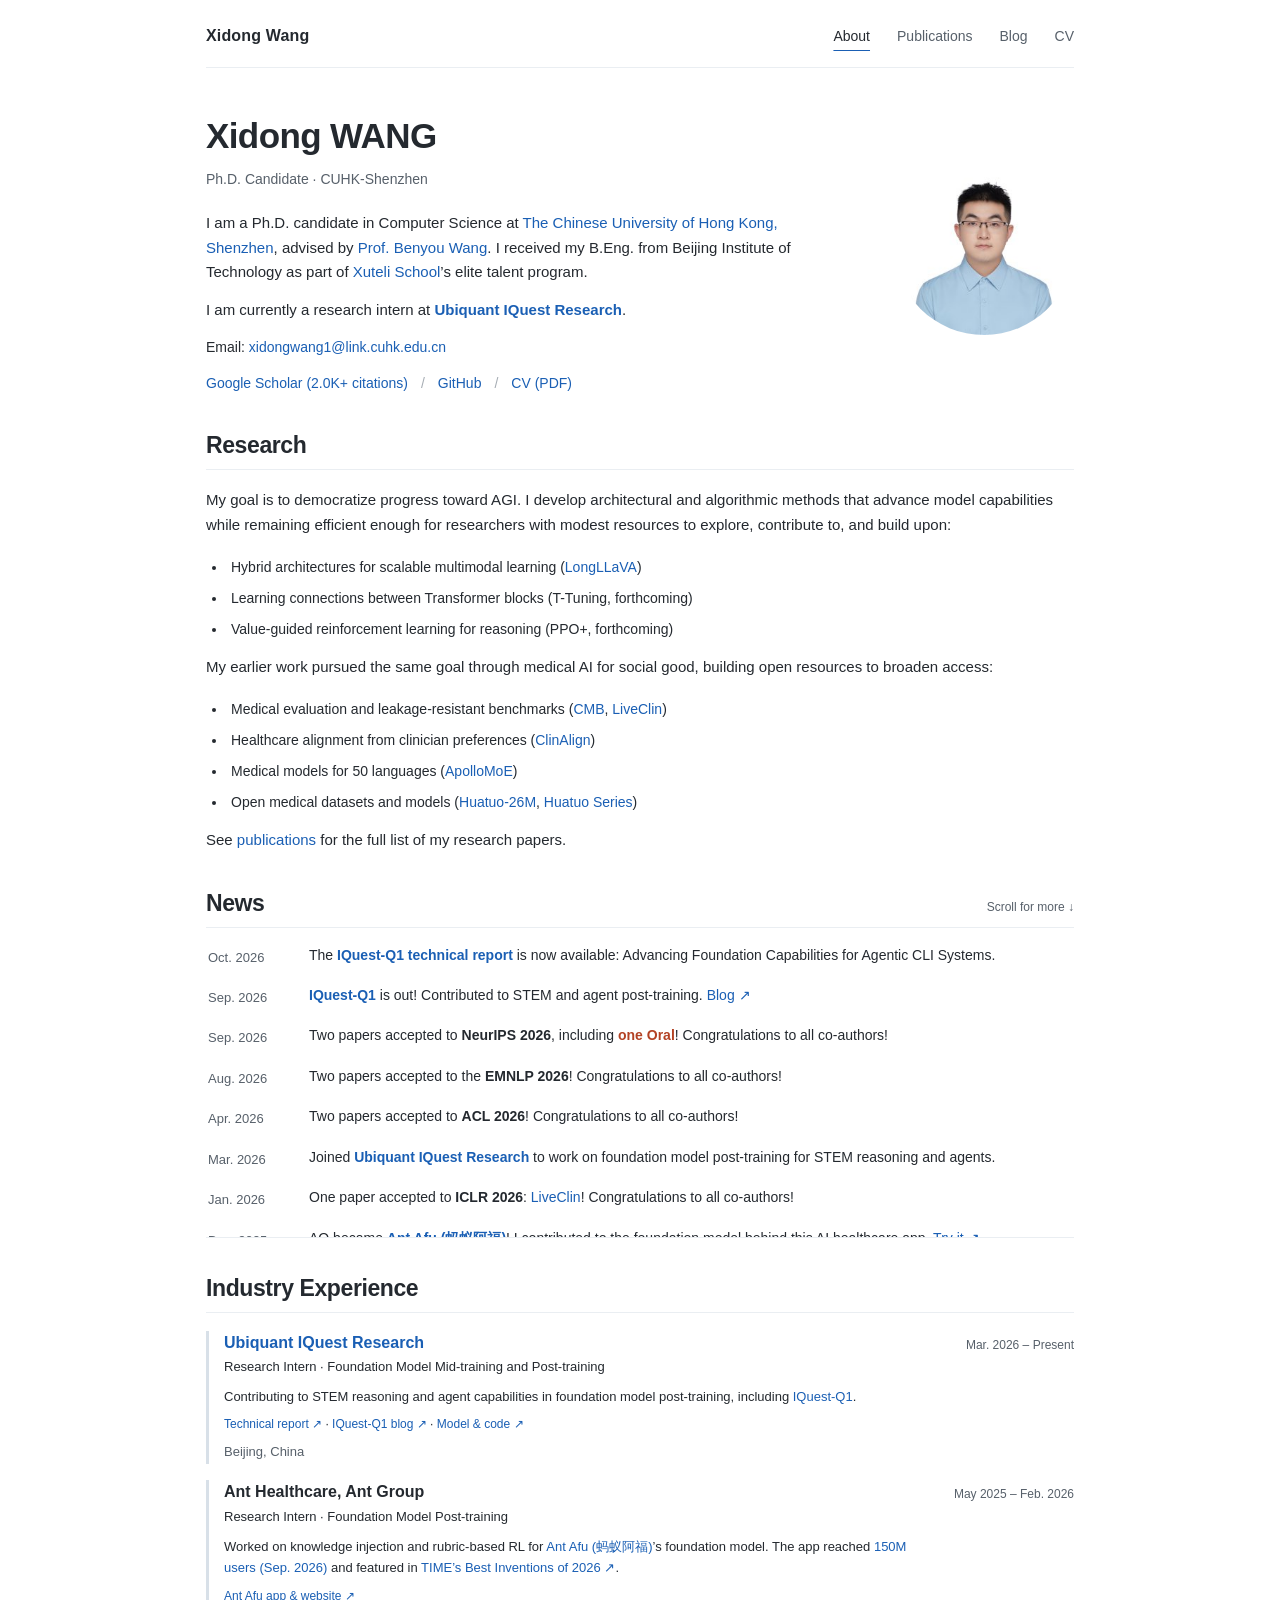
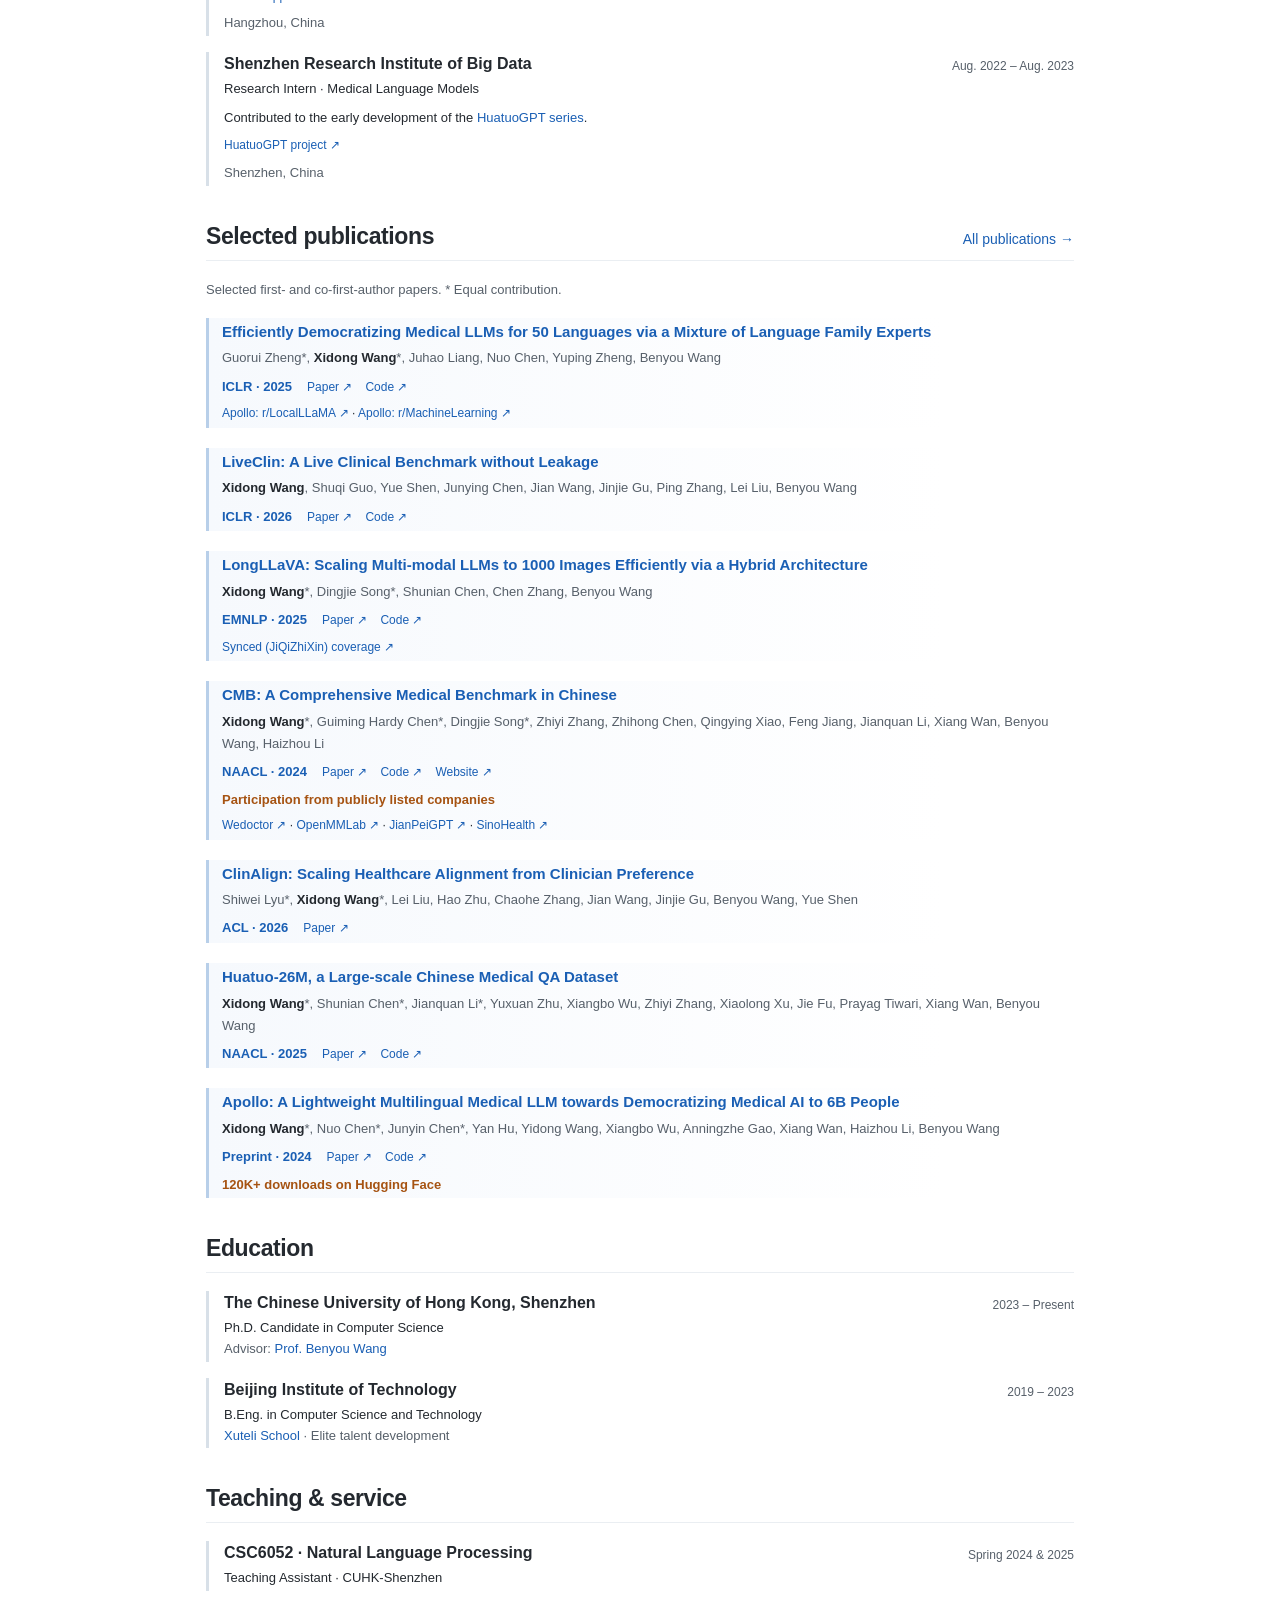
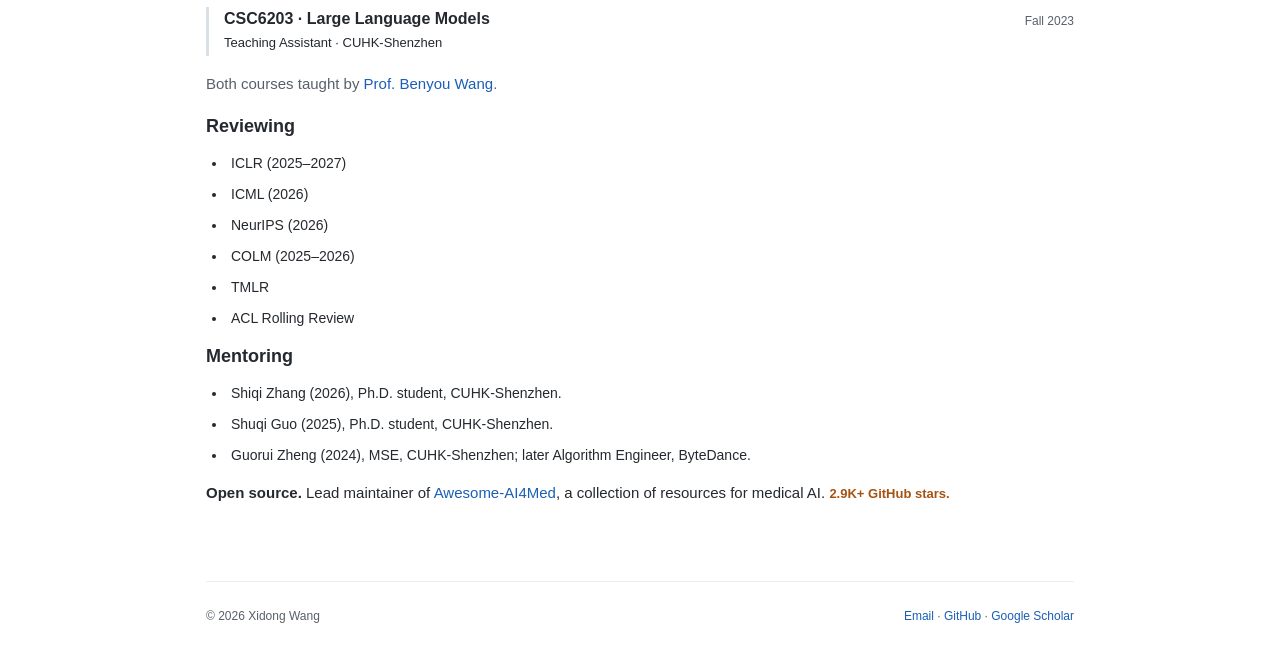
==== commit 8e578ec7: "Add mentored students and itemize reviewing service" ====
--- a/index.html
+++ b/index.html
@@ -36,4 +36,4 @@
 <div class="entry"><div><h3>Shenzhen Research Institute of Big Data</h3><p>Research Intern · Medical Language Models</p><p class="experience-detail">Contributed to the early development of the <a href="https://github.com/FreedomIntelligence/HuatuoGPT">HuatuoGPT series</a>.</p><p class="entry-links"><a href="https://github.com/FreedomIntelligence/HuatuoGPT">HuatuoGPT project ↗</a></p><p class="muted">Shenzhen, China</p></div><time>Aug. 2022 – Aug. 2023</time></div></section>
 <section><div class="section-heading"><h2>Selected publications</h2><a href="publications/">All publications →</a></div><p class="meta">Selected first- and co-first-author papers. * Equal contribution.</p><article class="paper leading" data-category="Medical AI"><h3><a href="https://arxiv.org/abs/2410.10626">Efficiently Democratizing Medical LLMs for 50 Languages via a Mixture of Language Family Experts</a></h3><p class="authors">Guorui Zheng*, <strong>Xidong Wang</strong>*, Juhao Liang, Nuo Chen, Yuping Zheng, Benyou Wang</p><span class="venue">ICLR · 2025</span><span class="paper-links"><a href="https://arxiv.org/abs/2410.10626">Paper ↗</a><a href="https://github.com/FreedomIntelligence/ApolloMoE">Code ↗</a></span><p class="coverage-links"><a href="https://www.reddit.com/r/LocalLLaMA/comments/1b8mrzn/apollo_lightweight_multilingual_medical_llms/">Apollo: r/LocalLLaMA ↗</a> · <a href="https://www.reddit.com/r/MachineLearning/comments/1b8mml6/d_apollo_lightweight_multilingual_medical_llms/">Apollo: r/MachineLearning ↗</a></p></article><article class="paper leading" data-category="Medical AI"><h3><a href="https://arxiv.org/abs/2602.16747">LiveClin: A Live Clinical Benchmark without Leakage</a></h3><p class="authors"><strong>Xidong Wang</strong>, Shuqi Guo, Yue Shen, Junying Chen, Jian Wang, Jinjie Gu, Ping Zhang, Lei Liu, Benyou Wang</p><span class="venue">ICLR · 2026</span><span class="paper-links"><a href="https://arxiv.org/abs/2602.16747">Paper ↗</a><a href="https://github.com/AQ-MedAI/LiveClin">Code ↗</a></span></article><article class="paper leading" data-category="Multimodal"><h3><a href="https://arxiv.org/abs/2409.02889">LongLLaVA: Scaling Multi-modal LLMs to 1000 Images Efficiently via a Hybrid Architecture</a></h3><p class="authors"><strong>Xidong Wang</strong>*, Dingjie Song*, Shunian Chen, Chen Zhang, Benyou Wang</p><span class="venue">EMNLP · 2025</span><span class="paper-links"><a href="https://arxiv.org/abs/2409.02889">Paper ↗</a><a href="https://github.com/FreedomIntelligence/LongLLaVA">Code ↗</a></span><p class="coverage-links"><a href="https://mp.weixin.qq.com/s/ipfx6qaxeQlkILEVACabvA">Synced (JiQiZhiXin) coverage ↗</a></p></article><article class="paper leading" data-category="Medical AI"><h3><a href="https://aclanthology.org/2024.naacl-long.343/">CMB: A Comprehensive Medical Benchmark in Chinese</a></h3><p class="authors"><strong>Xidong Wang</strong>*, Guiming Hardy Chen*, Dingjie Song*, Zhiyi Zhang, Zhihong Chen, Qingying Xiao, Feng Jiang, Jianquan Li, Xiang Wan, Benyou Wang, Haizhou Li</p><span class="venue">NAACL · 2024</span><span class="paper-links"><a href="https://aclanthology.org/2024.naacl-long.343/">Paper ↗</a><a href="https://github.com/FreedomIntelligence/CMB">Code ↗</a><a href="https://cmedbenchmark.llmzoo.com/static/leaderboard.html">Website ↗</a></span><p class="paper-highlight">Participation from publicly listed companies</p><p class="coverage-links"><a href="https://mp.weixin.qq.com/s/vgzq053TGwmIvIgAOy3CUg">Wedoctor ↗</a> · <a href="https://mp.weixin.qq.com/s/jrCYs9AiqzLL9GBCDZT4Pg">OpenMMLab ↗</a> · <a href="https://mp.weixin.qq.com/s/cPvF8FxBwYkvJfVEagf0Jg">JianPeiGPT ↗</a> · <a href="https://mp.weixin.qq.com/s/f8ALRPyHkzkscGmqcE5G9Q">SinoHealth ↗</a></p></article><article class="paper leading" data-category="Medical AI"><h3><a href="https://arxiv.org/abs/2602.09653">ClinAlign: Scaling Healthcare Alignment from Clinician Preference</a></h3><p class="authors">Shiwei Lyu*, <strong>Xidong Wang</strong>*, Lei Liu, Hao Zhu, Chaohe Zhang, Jian Wang, Jinjie Gu, Benyou Wang, Yue Shen</p><span class="venue">ACL · 2026</span><span class="paper-links"><a href="https://arxiv.org/abs/2602.09653">Paper ↗</a></span></article><article class="paper leading" data-category="Medical AI"><h3><a href="https://aclanthology.org/2025.findings-naacl.211/">Huatuo-26M, a Large-scale Chinese Medical QA Dataset</a></h3><p class="authors"><strong>Xidong Wang</strong>*, Shunian Chen*, Jianquan Li*, Yuxuan Zhu, Xiangbo Wu, Zhiyi Zhang, Xiaolong Xu, Jie Fu, Prayag Tiwari, Xiang Wan, Benyou Wang</p><span class="venue">NAACL · 2025</span><span class="paper-links"><a href="https://aclanthology.org/2025.findings-naacl.211/">Paper ↗</a><a href="https://github.com/FreedomIntelligence/Huatuo-26M">Code ↗</a></span></article><article class="paper leading" data-category="Medical AI"><h3><a href="https://arxiv.org/abs/2403.03640">Apollo: A Lightweight Multilingual Medical LLM towards Democratizing Medical AI to 6B People</a></h3><p class="authors"><strong>Xidong Wang</strong>*, Nuo Chen*, Junyin Chen*, Yan Hu, Yidong Wang, Xiangbo Wu, Anningzhe Gao, Xiang Wan, Haizhou Li, Benyou Wang</p><span class="venue">Preprint · 2024</span><span class="paper-links"><a href="https://arxiv.org/abs/2403.03640">Paper ↗</a><a href="https://github.com/FreedomIntelligence/Apollo">Code ↗</a></span><p class="paper-highlight">120K+ downloads on Hugging Face</p></article></section>
 <section><h2>Education</h2><div class="entry"><div><h3>The Chinese University of Hong Kong, Shenzhen</h3><p>Ph.D. Candidate in Computer Science</p><p class="muted">Advisor: <a href="https://freedomintelligence.github.io/people/benyou-wang/?lang=en">Prof. Benyou Wang</a></p></div><time>2023 – Present</time></div><div class="entry"><div><h3>Beijing Institute of Technology</h3><p>B.Eng. in Computer Science and Technology</p><p class="muted"><a href="https://xuteli.bit.edu.cn/">Xuteli School</a> · Elite talent development</p></div><time>2019 – 2023</time></div></section>
-<section><h2>Teaching &amp; service</h2><div class="entry"><div><h3>CSC6052 · Natural Language Processing</h3><p>Teaching Assistant · CUHK-Shenzhen</p></div><time>Spring 2024 &amp; 2025</time></div><div class="entry"><div><h3>CSC6203 · Large Language Models</h3><p>Teaching Assistant · CUHK-Shenzhen</p></div><time>Fall 2023</time></div><p class="muted">Both courses taught by <a href="https://freedomintelligence.github.io/people/benyou-wang/?lang=en">Prof. Benyou Wang</a>.</p><p><strong>Reviewing.</strong> ICLR, ICML, NeurIPS, COLM, TMLR, and ACL Rolling Review.</p><p><strong>Open source.</strong> Lead maintainer of <a href="https://github.com/FreedomIntelligence/Awesome-AI4Med">Awesome-AI4Med</a>, a collection of resources for medical AI. <strong class="paper-highlight">2.9K+ GitHub stars.</strong></p></section></main><footer><span>© 2026 Xidong Wang</span><span><a href="mailto:xidongwang1@link.cuhk.edu.cn">Email</a> · <a href="https://github.com/wangxidong06">GitHub</a> · <a href="https://scholar.google.com/citations?user=WJeSzQMAAAAJ&amp;hl=en">Google Scholar</a></span></footer></div></body></html>+<section><h2>Teaching &amp; service</h2><div class="entry"><div><h3>CSC6052 · Natural Language Processing</h3><p>Teaching Assistant · CUHK-Shenzhen</p></div><time>Spring 2024 &amp; 2025</time></div><div class="entry"><div><h3>CSC6203 · Large Language Models</h3><p>Teaching Assistant · CUHK-Shenzhen</p></div><time>Fall 2023</time></div><p class="muted">Both courses taught by <a href="https://freedomintelligence.github.io/people/benyou-wang/?lang=en">Prof. Benyou Wang</a>.</p><h3>Reviewing</h3><ul class="research-list"><li>ICLR (2025–2027)</li><li>ICML (2026)</li><li>NeurIPS (2026)</li><li>COLM (2025–2026)</li><li>TMLR</li><li>ACL Rolling Review</li></ul><h3>Mentoring</h3><ul class="research-list"><li>Shiqi Zhang (2026), Ph.D. student, CUHK-Shenzhen.</li><li>Shuqi Guo (2025), Ph.D. student, CUHK-Shenzhen.</li><li>Guorui Zheng (2024), MSE, CUHK-Shenzhen; later Algorithm Engineer, ByteDance.</li></ul><p><strong>Open source.</strong> Lead maintainer of <a href="https://github.com/FreedomIntelligence/Awesome-AI4Med">Awesome-AI4Med</a>, a collection of resources for medical AI. <strong class="paper-highlight">2.9K+ GitHub stars.</strong></p></section></main><footer><span>© 2026 Xidong Wang</span><span><a href="mailto:xidongwang1@link.cuhk.edu.cn">Email</a> · <a href="https://github.com/wangxidong06">GitHub</a> · <a href="https://scholar.google.com/citations?user=WJeSzQMAAAAJ&amp;hl=en">Google Scholar</a></span></footer></div></body></html>
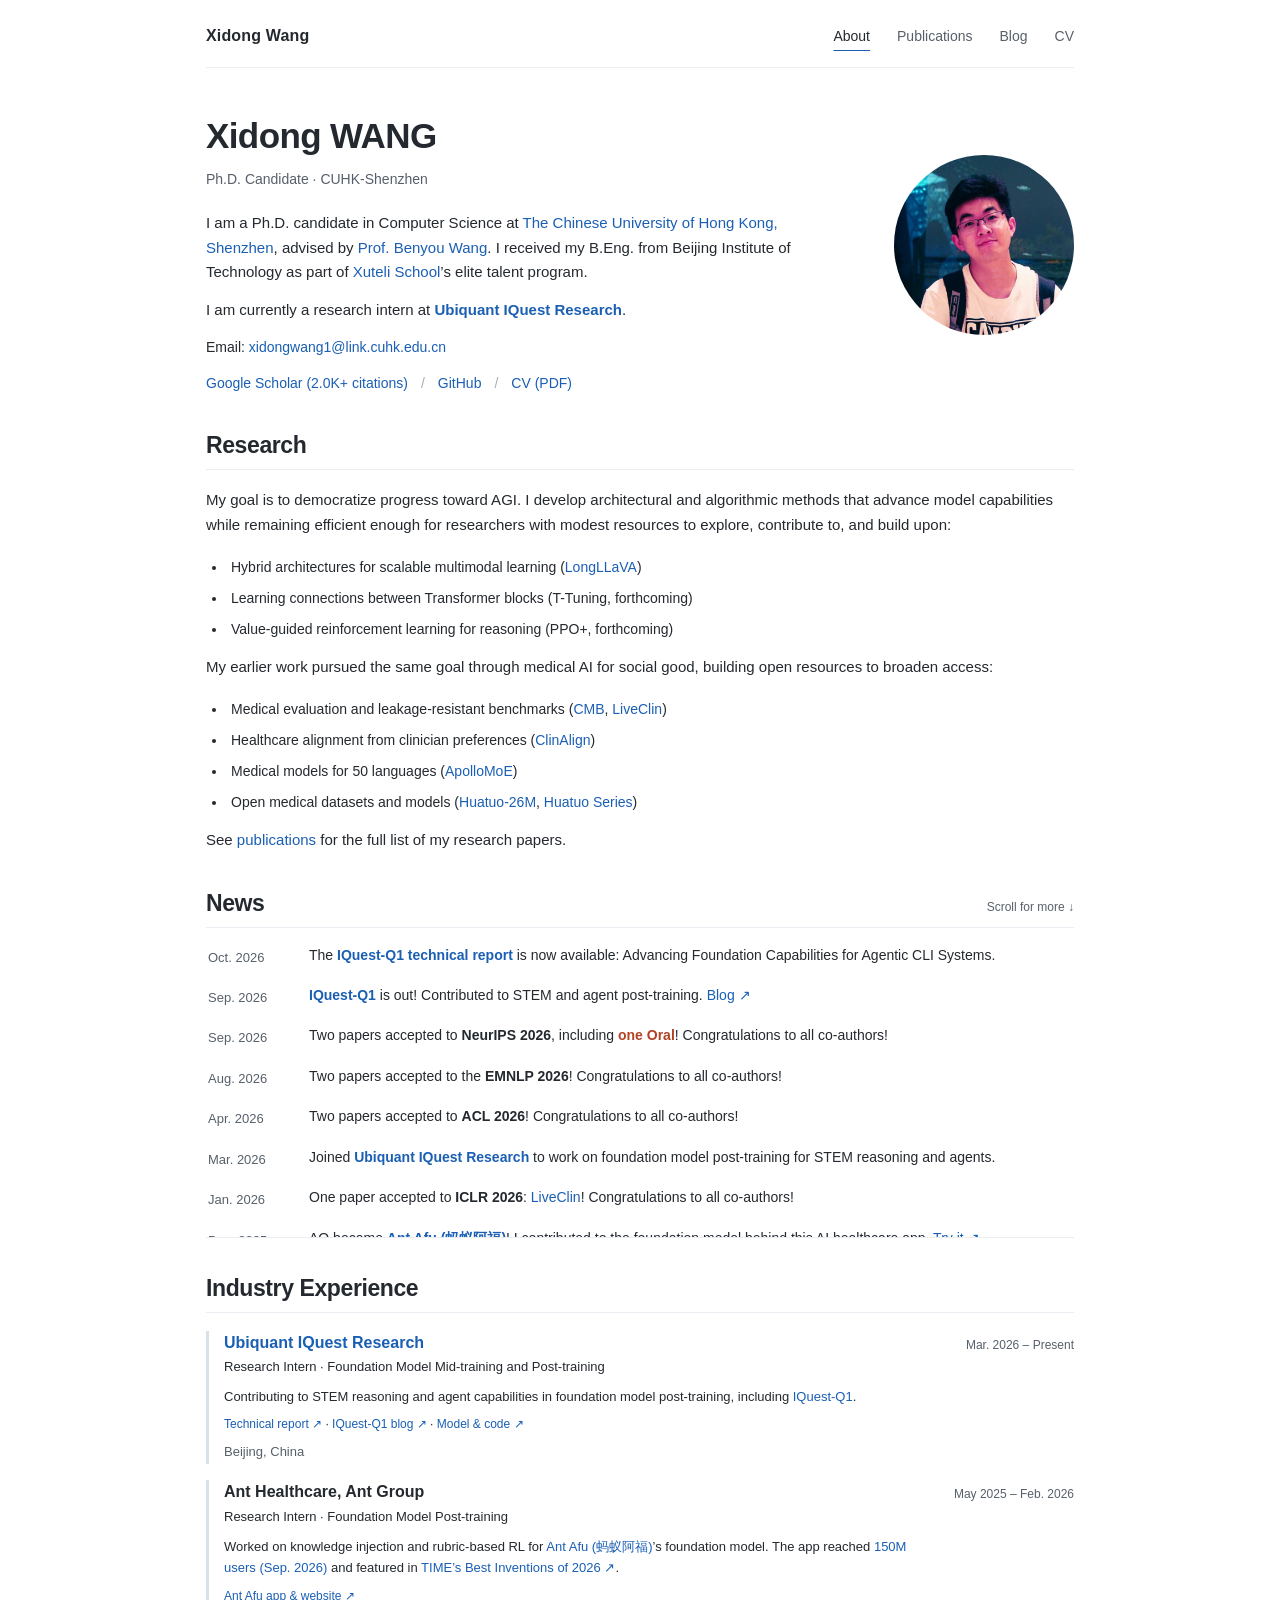
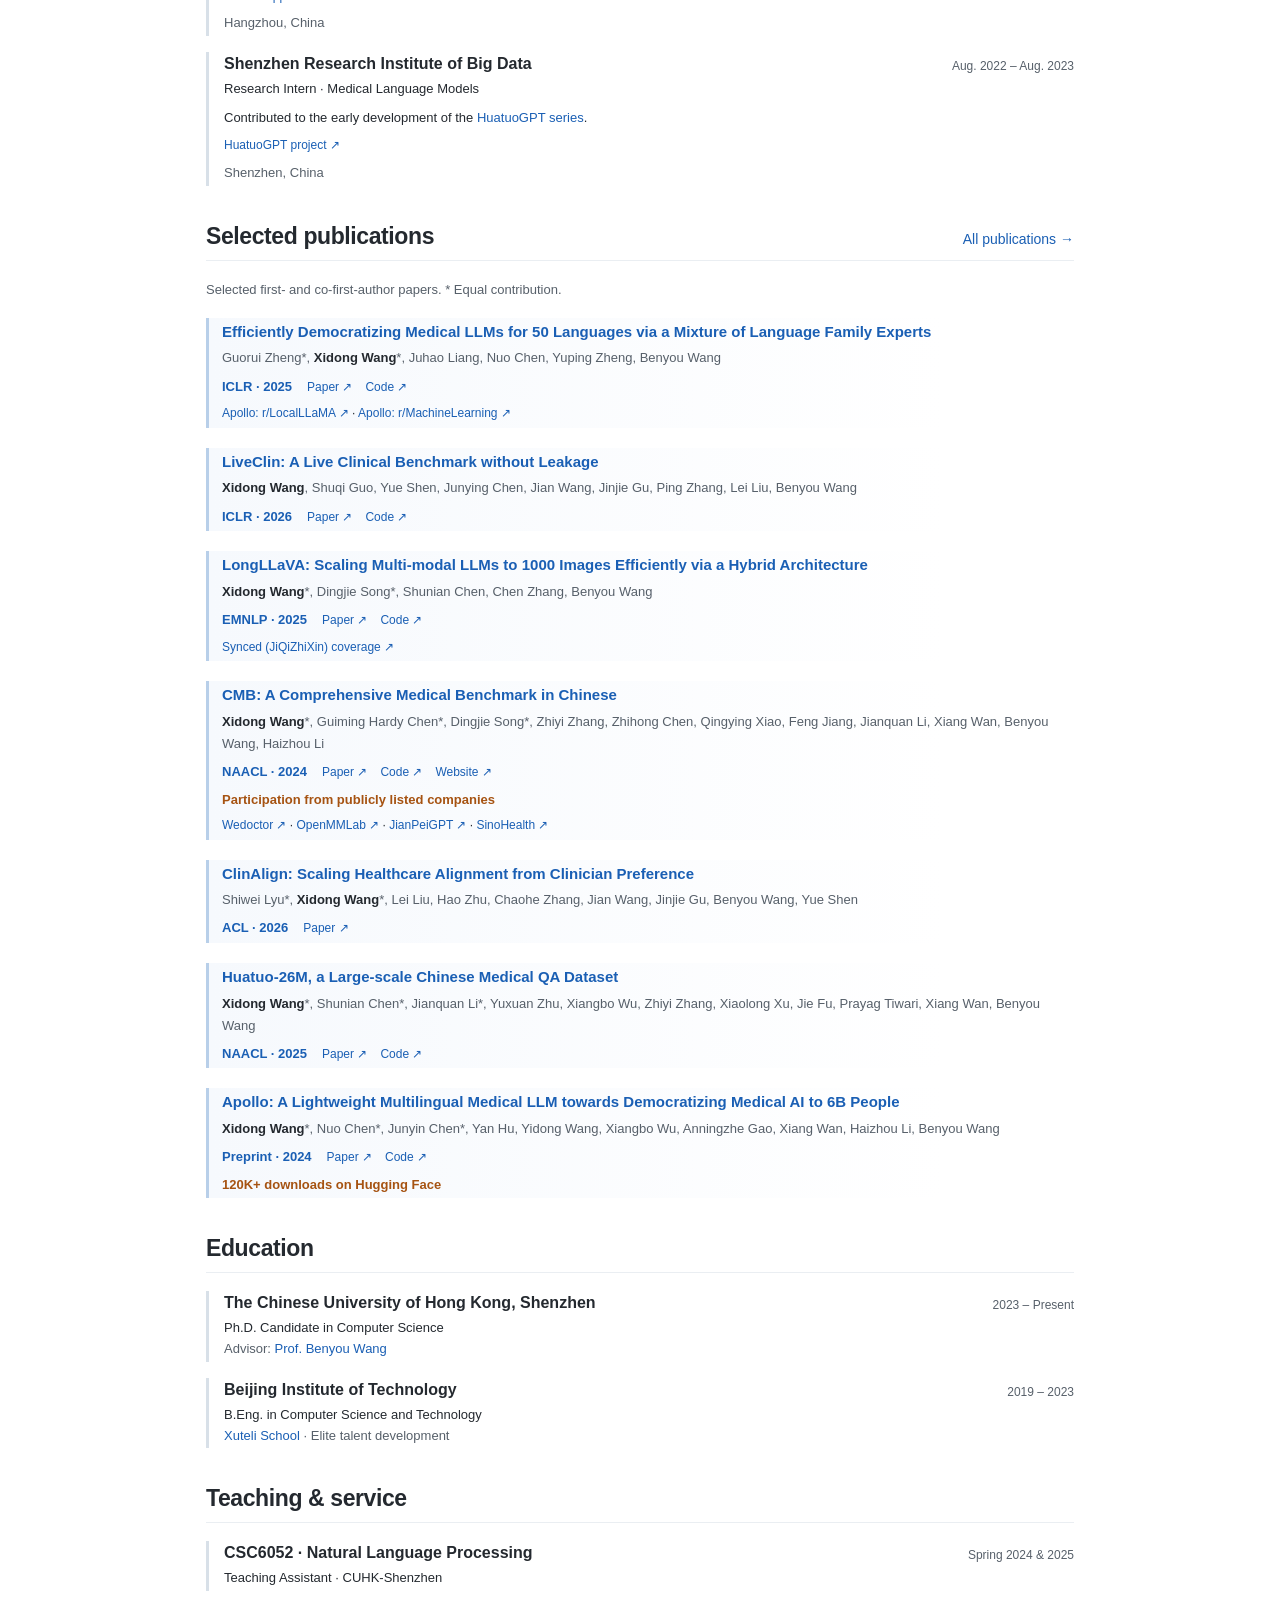
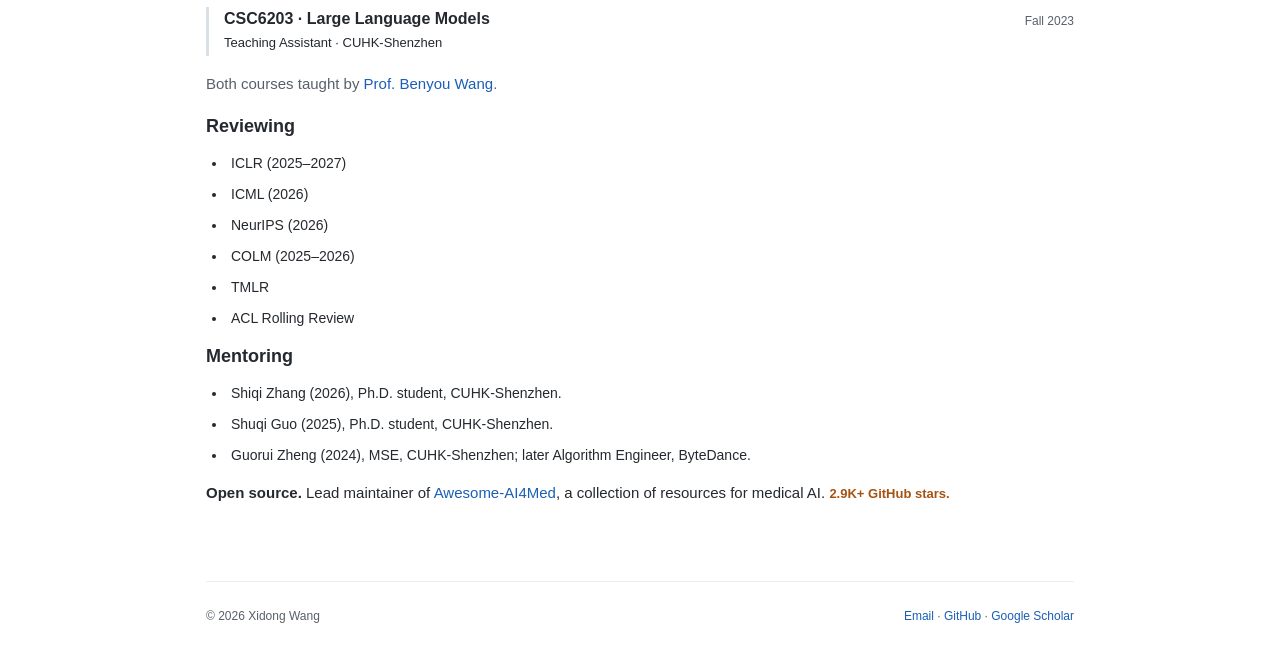
==== commit 2afa07f5: "Replace profile photo with cropped casual portrait" ====
--- a/index.html
+++ b/index.html
@@ -1,9 +1,9 @@
 <!doctype html>
 <html lang="en"><head><meta charset="utf-8"><meta name="viewport" content="width=device-width, initial-scale=1">
 <title>Xidong Wang</title><meta name="description" content="Xidong Wang — Ph.D. candidate at CUHK-Shenzhen. Democratizing progress toward AGI through stronger model architectures, training algorithms, and accessible medical AI.">
-<link rel="canonical" href="https://wangxidong06.github.io/"><meta property="og:title" content="About | Xidong Wang"><meta property="og:description" content="Xidong Wang — Ph.D. candidate at CUHK-Shenzhen. Democratizing progress toward AGI through stronger model architectures, training algorithms, and accessible medical AI."><meta property="og:type" content="website"><meta property="og:image" content="https://wangxidong06.github.io/assets/portrait.png"><meta property="og:url" content="https://wangxidong06.github.io/"><link rel="stylesheet" href="assets/style.css"><script src="assets/site.js" defer></script><link rel="icon" href="assets/favicon.svg?v=2" type="image/svg+xml"><link rel="alternate" type="application/atom+xml" title="Xidong Wang — Blog" href="blog/feed.xml"></head>
+<link rel="canonical" href="https://wangxidong06.github.io/"><meta property="og:title" content="About | Xidong Wang"><meta property="og:description" content="Xidong Wang — Ph.D. candidate at CUHK-Shenzhen. Democratizing progress toward AGI through stronger model architectures, training algorithms, and accessible medical AI."><meta property="og:type" content="website"><meta property="og:image" content="https://wangxidong06.github.io/assets/portrait-2026.jpg"><meta property="og:url" content="https://wangxidong06.github.io/"><link rel="stylesheet" href="assets/style.css"><script src="assets/site.js" defer></script><link rel="icon" href="assets/favicon.svg?v=2" type="image/svg+xml"><link rel="alternate" type="application/atom+xml" title="Xidong Wang — Blog" href="blog/feed.xml"></head>
 <body><a class="skip" href="#main">Skip to content</a><div class="shell"><header class="topbar"><a class="brand" href="index.html">Xidong Wang</a><nav aria-label="Main navigation"><a href="index.html" aria-current="page">About</a><a href="publications/">Publications</a><a href="blog/">Blog</a><a href="assets/Xidong_Wang_CV.pdf">CV</a></nav></header>
-<main id="main"><section class="profile" aria-label="Profile"><div><h1>Xidong WANG</h1><p class="role">Ph.D. Candidate · CUHK-Shenzhen</p><p>I am a Ph.D. candidate in Computer Science at <a href="https://www.cuhk.edu.cn/en">The Chinese University of Hong Kong, Shenzhen</a>, advised by <a href="https://freedomintelligence.github.io/people/benyou-wang/?lang=en">Prof. Benyou Wang</a>. I received my B.Eng. from Beijing Institute of Technology as part of <a href="https://xuteli.bit.edu.cn/">Xuteli School</a>’s elite talent program.</p><p>I am currently a research intern at <strong><a href="https://iquestlab.com/">Ubiquant IQuest Research</a></strong>.</p><p class="contact">Email: <a href="mailto:xidongwang1@link.cuhk.edu.cn">xidongwang1@link.cuhk.edu.cn</a></p><div class="social"><a href="https://scholar.google.com/citations?user=WJeSzQMAAAAJ&amp;hl=en">Google Scholar (2.0K+ citations)</a><span>/</span><a href="https://github.com/wangxidong06">GitHub</a><span>/</span><a href="assets/Xidong_Wang_CV.pdf">CV (PDF)</a></div></div><img class="portrait" src="assets/portrait.png" width="180" height="180" alt="Portrait of Xidong Wang"></section>
+<main id="main"><section class="profile" aria-label="Profile"><div><h1>Xidong WANG</h1><p class="role">Ph.D. Candidate · CUHK-Shenzhen</p><p>I am a Ph.D. candidate in Computer Science at <a href="https://www.cuhk.edu.cn/en">The Chinese University of Hong Kong, Shenzhen</a>, advised by <a href="https://freedomintelligence.github.io/people/benyou-wang/?lang=en">Prof. Benyou Wang</a>. I received my B.Eng. from Beijing Institute of Technology as part of <a href="https://xuteli.bit.edu.cn/">Xuteli School</a>’s elite talent program.</p><p>I am currently a research intern at <strong><a href="https://iquestlab.com/">Ubiquant IQuest Research</a></strong>.</p><p class="contact">Email: <a href="mailto:xidongwang1@link.cuhk.edu.cn">xidongwang1@link.cuhk.edu.cn</a></p><div class="social"><a href="https://scholar.google.com/citations?user=WJeSzQMAAAAJ&amp;hl=en">Google Scholar (2.0K+ citations)</a><span>/</span><a href="https://github.com/wangxidong06">GitHub</a><span>/</span><a href="assets/Xidong_Wang_CV.pdf">CV (PDF)</a></div></div><div class="portrait portrait-crop"><img src="assets/portrait-2026.jpg" width="1922" height="1080" alt="Xidong Wang holding a camera"></div></section>
 <section><h2>Research</h2>
 <p>My goal is to democratize progress toward AGI. I develop architectural and algorithmic methods that advance model capabilities while remaining efficient enough for researchers with modest resources to explore, contribute to, and build upon:</p>
 <ul class="research-list">
--- a/assets/style.css
+++ b/assets/style.css
@@ -10,3 +10,6 @@
 .news-heading{margin-bottom:10px}.scroll-hint{font-size:12px;color:var(--muted);white-space:nowrap}.news-scroll{max-height:300px;overflow-y:auto;scrollbar-gutter:stable;scrollbar-width:thin;scrollbar-color:#a8b8c9 #f3f6f9;padding:0 14px 0 2px;border-bottom:1px solid var(--line)}.news-scroll:focus-visible{outline:2px solid var(--blue);outline-offset:5px;border-radius:2px}.news-scroll .news{margin:0}.news-scroll .news li:first-child{margin-top:6px}.news-scroll::-webkit-scrollbar{width:6px}.news-scroll::-webkit-scrollbar-track{background:#f3f6f9}.news-scroll::-webkit-scrollbar-thumb{background:#a8b8c9;border-radius:6px}@media(max-width:600px){.news-scroll{max-height:320px;padding-right:10px}.scroll-hint{font-size:11px}}@media print{.news-scroll{max-height:none;overflow:visible;border:0}.scroll-hint{display:none}}
 
 .coverage-links{font-size:12px;line-height:1.8;margin:5px 0 0;overflow-wrap:anywhere}
+
+/* Frame the original photo around the face and upper body. */
+.portrait-crop{position:relative;overflow:hidden;flex-shrink:0}.portrait-crop img{position:absolute;width:296%;max-width:none;height:auto;left:-82%;top:-10%}
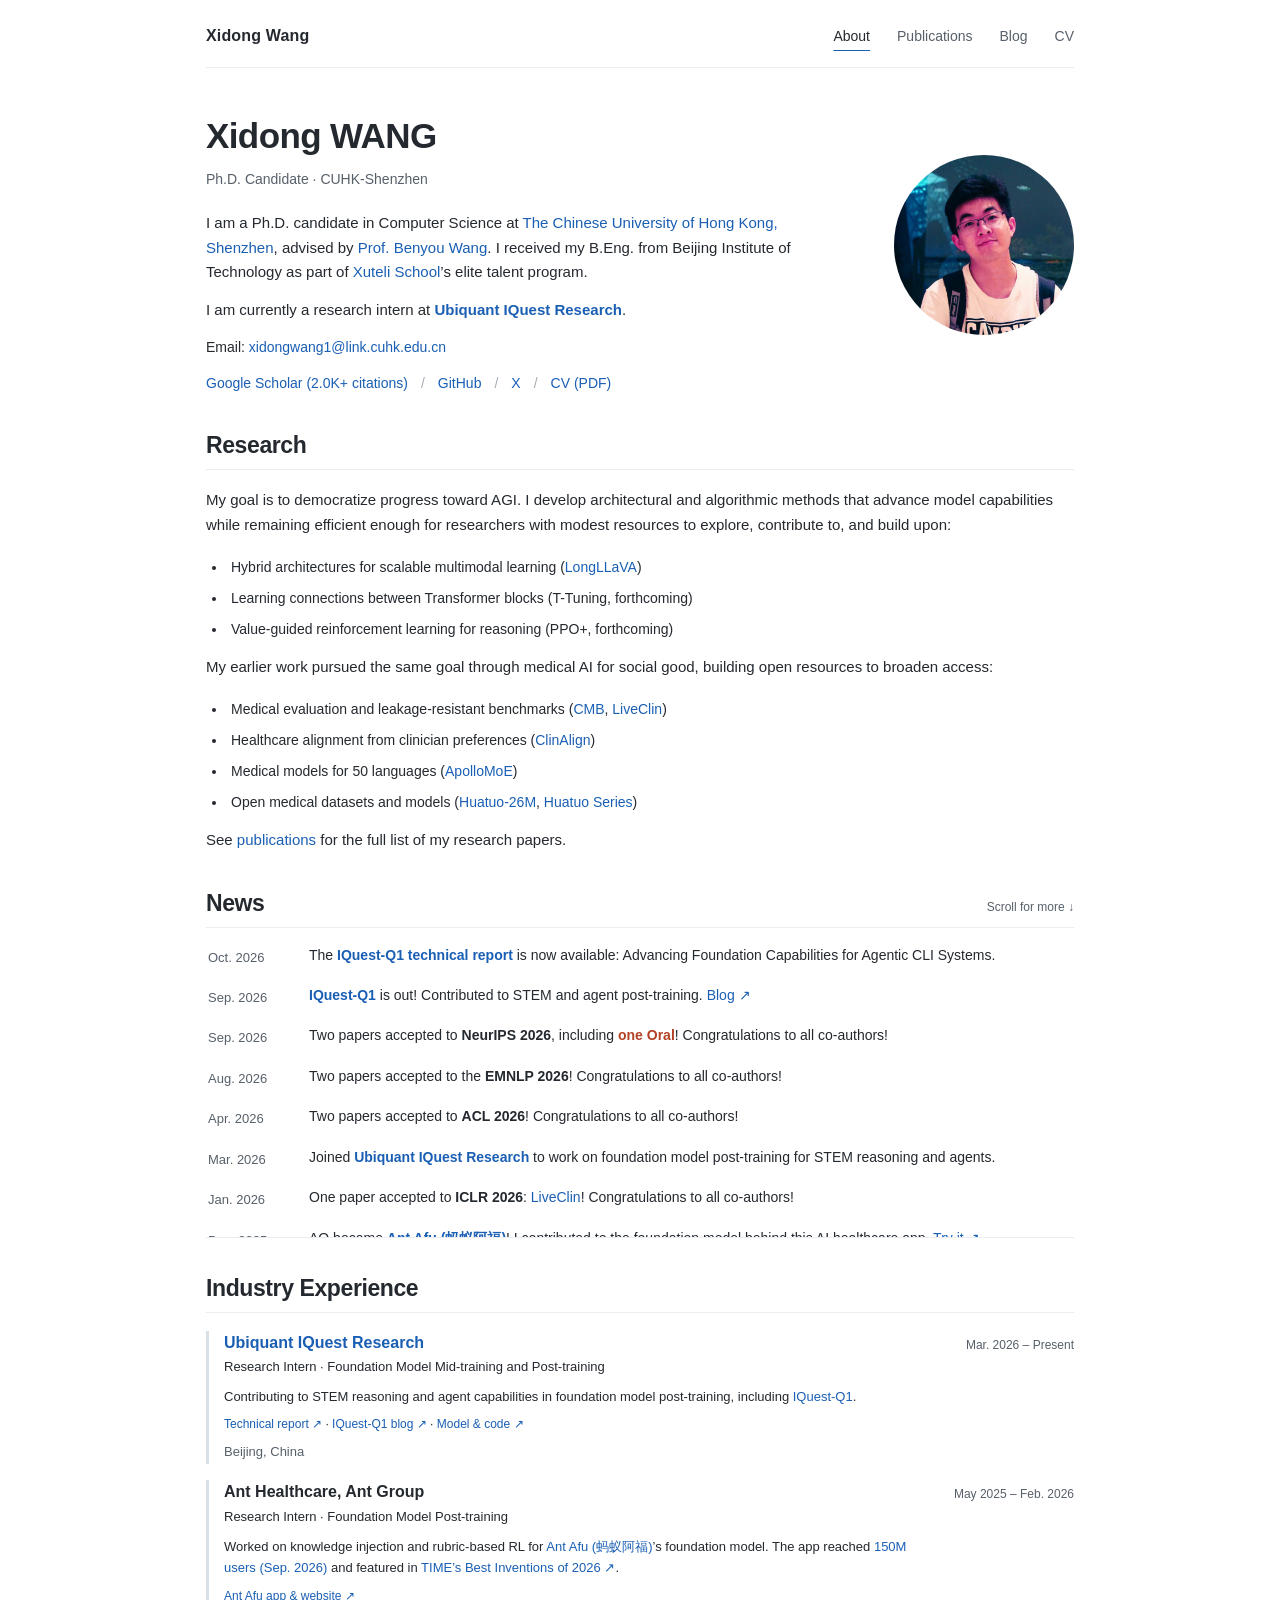
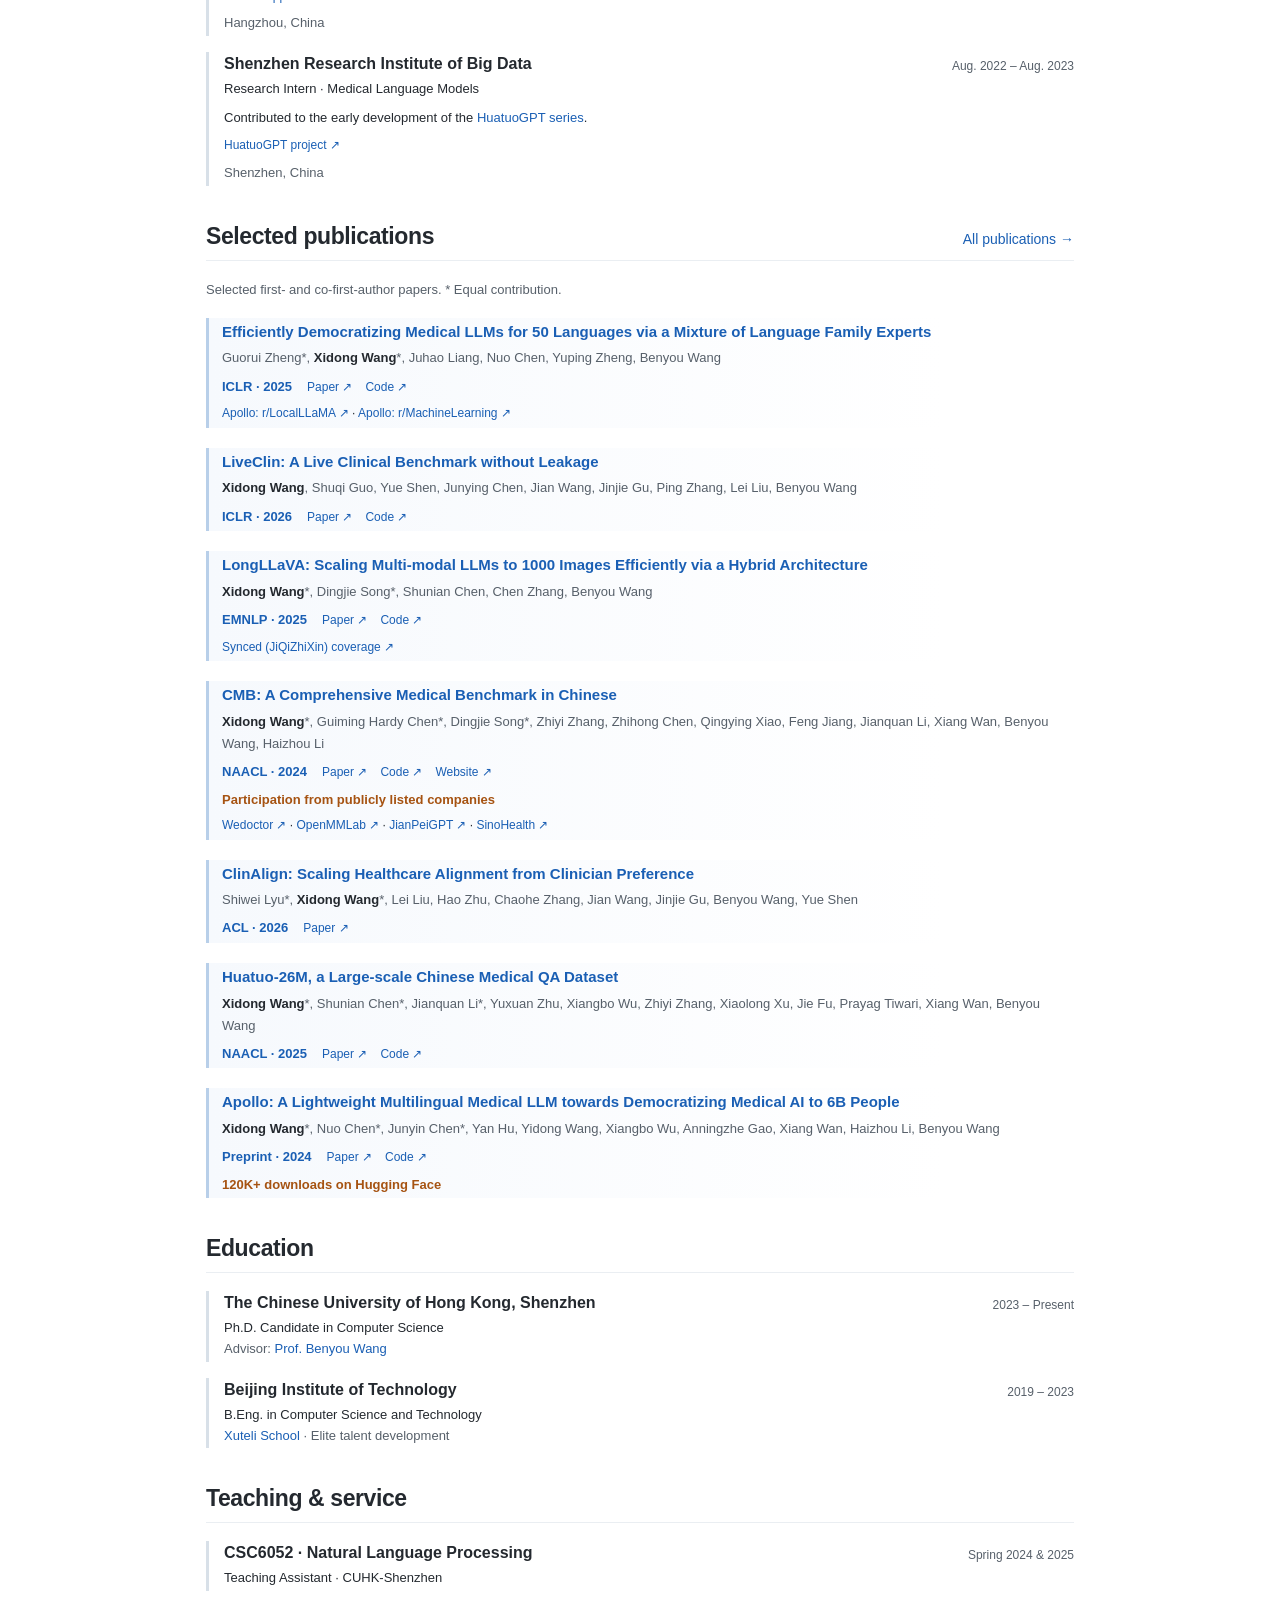
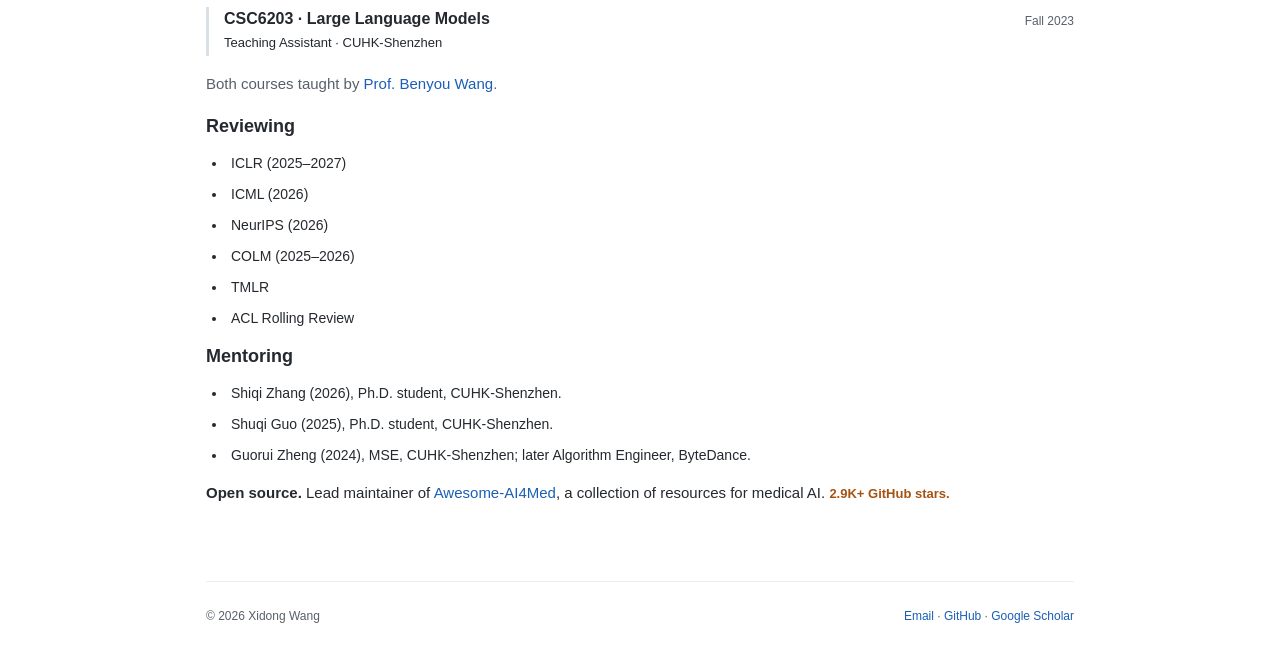
==== commit cca0adbb: "Add X profile to homepage social links and refresh CV" ====
--- a/index.html
+++ b/index.html
@@ -1,9 +1,9 @@
 <!doctype html>
 <html lang="en"><head><meta charset="utf-8"><meta name="viewport" content="width=device-width, initial-scale=1">
 <title>Xidong Wang</title><meta name="description" content="Xidong Wang — Ph.D. candidate at CUHK-Shenzhen. Democratizing progress toward AGI through stronger model architectures, training algorithms, and accessible medical AI.">
-<link rel="canonical" href="https://wangxidong06.github.io/"><meta property="og:title" content="About | Xidong Wang"><meta property="og:description" content="Xidong Wang — Ph.D. candidate at CUHK-Shenzhen. Democratizing progress toward AGI through stronger model architectures, training algorithms, and accessible medical AI."><meta property="og:type" content="website"><meta property="og:image" content="https://wangxidong06.github.io/assets/portrait-2026.jpg"><meta property="og:url" content="https://wangxidong06.github.io/"><link rel="stylesheet" href="assets/style.css"><script src="assets/site.js" defer></script><link rel="icon" href="assets/favicon.svg?v=2" type="image/svg+xml"><link rel="alternate" type="application/atom+xml" title="Xidong Wang — Blog" href="blog/feed.xml"></head>
+<link rel="canonical" href="https://wangxidong06.github.io/"><meta property="og:title" content="About | Xidong Wang"><meta property="og:description" content="Xidong Wang — Ph.D. candidate at CUHK-Shenzhen. Democratizing progress toward AGI through stronger model architectures, training algorithms, and accessible medical AI."><meta property="og:type" content="website"><meta property="og:image" content="https://wangxidong06.github.io/assets/portrait-2026.jpg?v=d25e345f1e50"><meta property="og:url" content="https://wangxidong06.github.io/"><link rel="stylesheet" href="assets/style.css?v=a3e95d302d44"><script src="assets/site.js?v=d2ba15c92464" defer></script><link rel="icon" href="assets/favicon.svg?v=2" type="image/svg+xml"><link rel="alternate" type="application/atom+xml" title="Xidong Wang — Blog" href="blog/feed.xml"></head>
 <body><a class="skip" href="#main">Skip to content</a><div class="shell"><header class="topbar"><a class="brand" href="index.html">Xidong Wang</a><nav aria-label="Main navigation"><a href="index.html" aria-current="page">About</a><a href="publications/">Publications</a><a href="blog/">Blog</a><a href="assets/Xidong_Wang_CV.pdf">CV</a></nav></header>
-<main id="main"><section class="profile" aria-label="Profile"><div><h1>Xidong WANG</h1><p class="role">Ph.D. Candidate · CUHK-Shenzhen</p><p>I am a Ph.D. candidate in Computer Science at <a href="https://www.cuhk.edu.cn/en">The Chinese University of Hong Kong, Shenzhen</a>, advised by <a href="https://freedomintelligence.github.io/people/benyou-wang/?lang=en">Prof. Benyou Wang</a>. I received my B.Eng. from Beijing Institute of Technology as part of <a href="https://xuteli.bit.edu.cn/">Xuteli School</a>’s elite talent program.</p><p>I am currently a research intern at <strong><a href="https://iquestlab.com/">Ubiquant IQuest Research</a></strong>.</p><p class="contact">Email: <a href="mailto:xidongwang1@link.cuhk.edu.cn">xidongwang1@link.cuhk.edu.cn</a></p><div class="social"><a href="https://scholar.google.com/citations?user=WJeSzQMAAAAJ&amp;hl=en">Google Scholar (2.0K+ citations)</a><span>/</span><a href="https://github.com/wangxidong06">GitHub</a><span>/</span><a href="assets/Xidong_Wang_CV.pdf">CV (PDF)</a></div></div><div class="portrait portrait-crop"><img src="assets/portrait-2026.jpg" width="1922" height="1080" alt="Xidong Wang holding a camera"></div></section>
+<main id="main"><section class="profile" aria-label="Profile"><div><h1>Xidong WANG</h1><p class="role">Ph.D. Candidate · CUHK-Shenzhen</p><p>I am a Ph.D. candidate in Computer Science at <a href="https://www.cuhk.edu.cn/en">The Chinese University of Hong Kong, Shenzhen</a>, advised by <a href="https://freedomintelligence.github.io/people/benyou-wang/?lang=en">Prof. Benyou Wang</a>. I received my B.Eng. from Beijing Institute of Technology as part of <a href="https://xuteli.bit.edu.cn/">Xuteli School</a>’s elite talent program.</p><p>I am currently a research intern at <strong><a href="https://iquestlab.com/">Ubiquant IQuest Research</a></strong>.</p><p class="contact">Email: <a href="mailto:xidongwang1@link.cuhk.edu.cn">xidongwang1@link.cuhk.edu.cn</a></p><div class="social"><a href="https://scholar.google.com/citations?user=WJeSzQMAAAAJ&amp;hl=en">Google Scholar (2.0K+ citations)</a><span>/</span><a href="https://github.com/wangxidong06">GitHub</a><span>/</span><a href="https://x.com/Wangxidong2">X</a><span>/</span><a href="assets/Xidong_Wang_CV.pdf">CV (PDF)</a></div></div><div class="portrait portrait-crop"><img src="assets/portrait-2026.jpg?v=d25e345f1e50" width="180" height="180" alt="Xidong Wang holding a camera"></div></section>
 <section><h2>Research</h2>
 <p>My goal is to democratize progress toward AGI. I develop architectural and algorithmic methods that advance model capabilities while remaining efficient enough for researchers with modest resources to explore, contribute to, and build upon:</p>
 <ul class="research-list">
